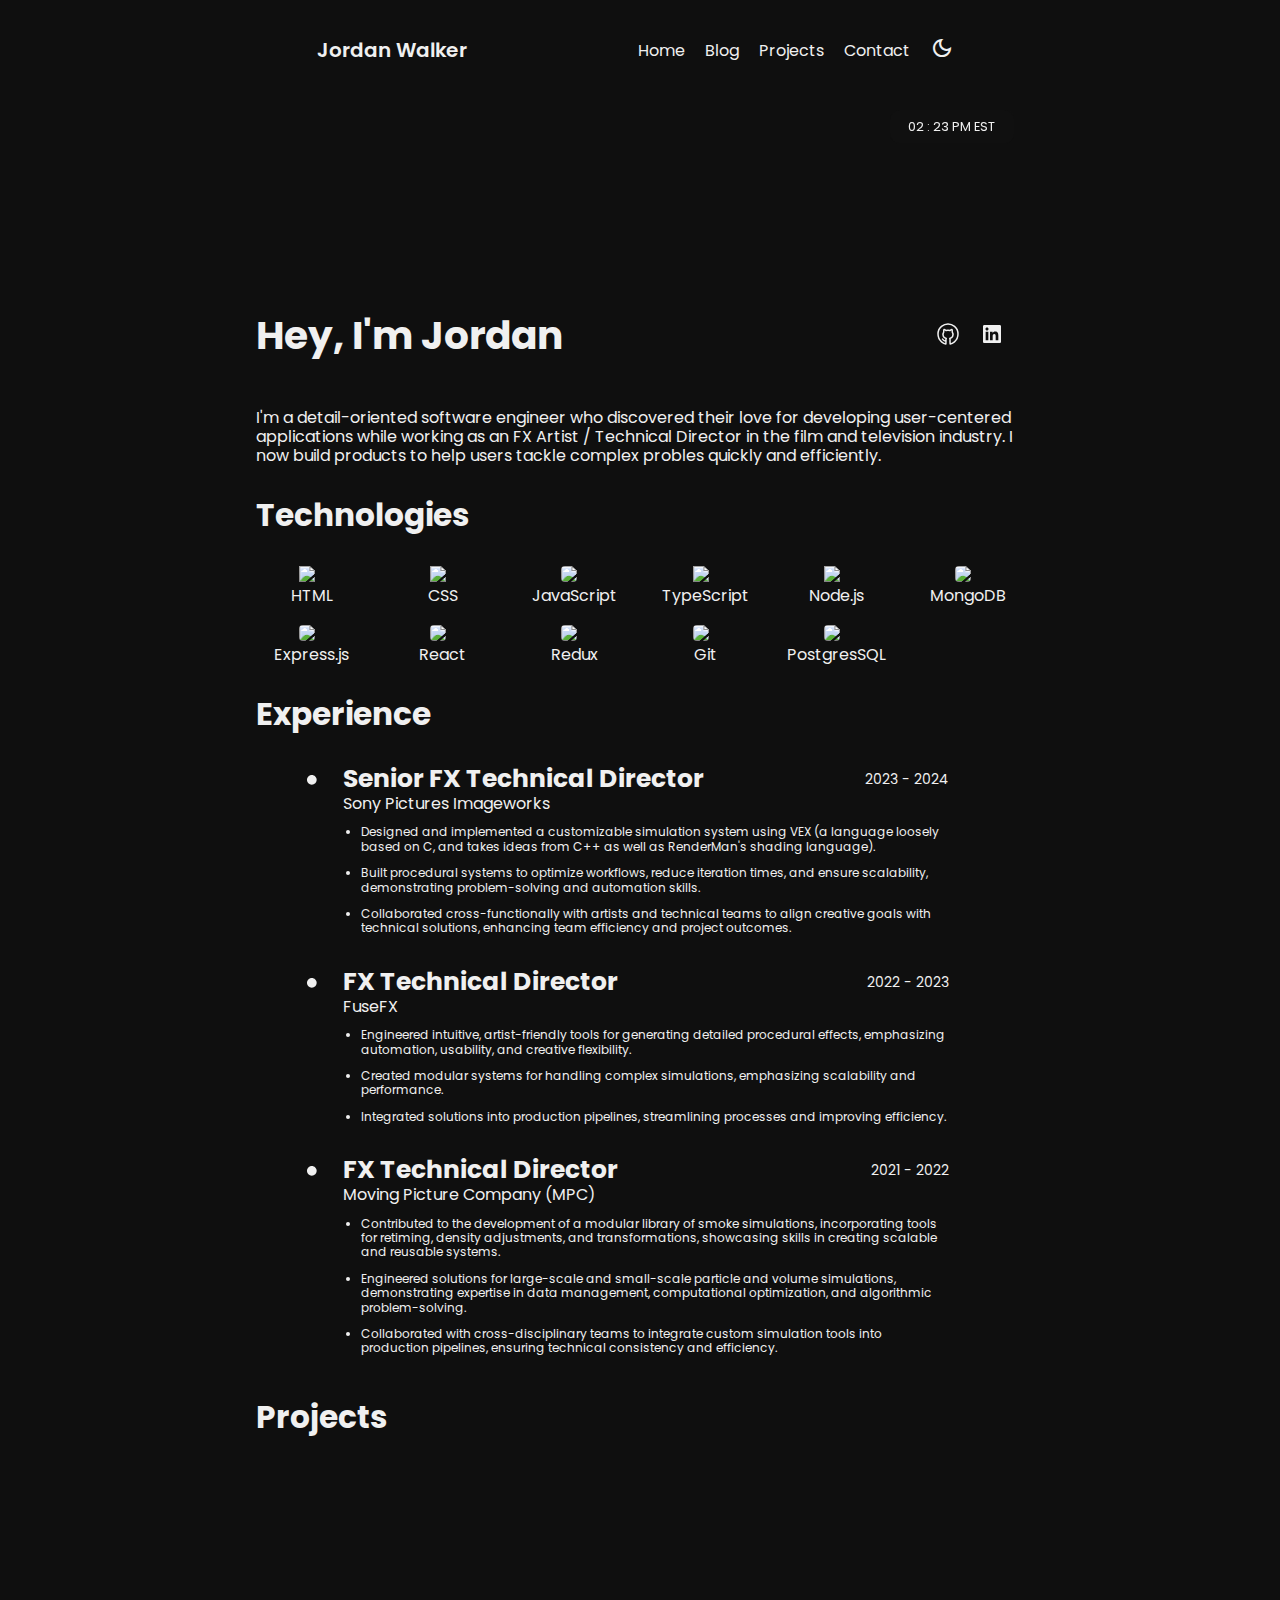
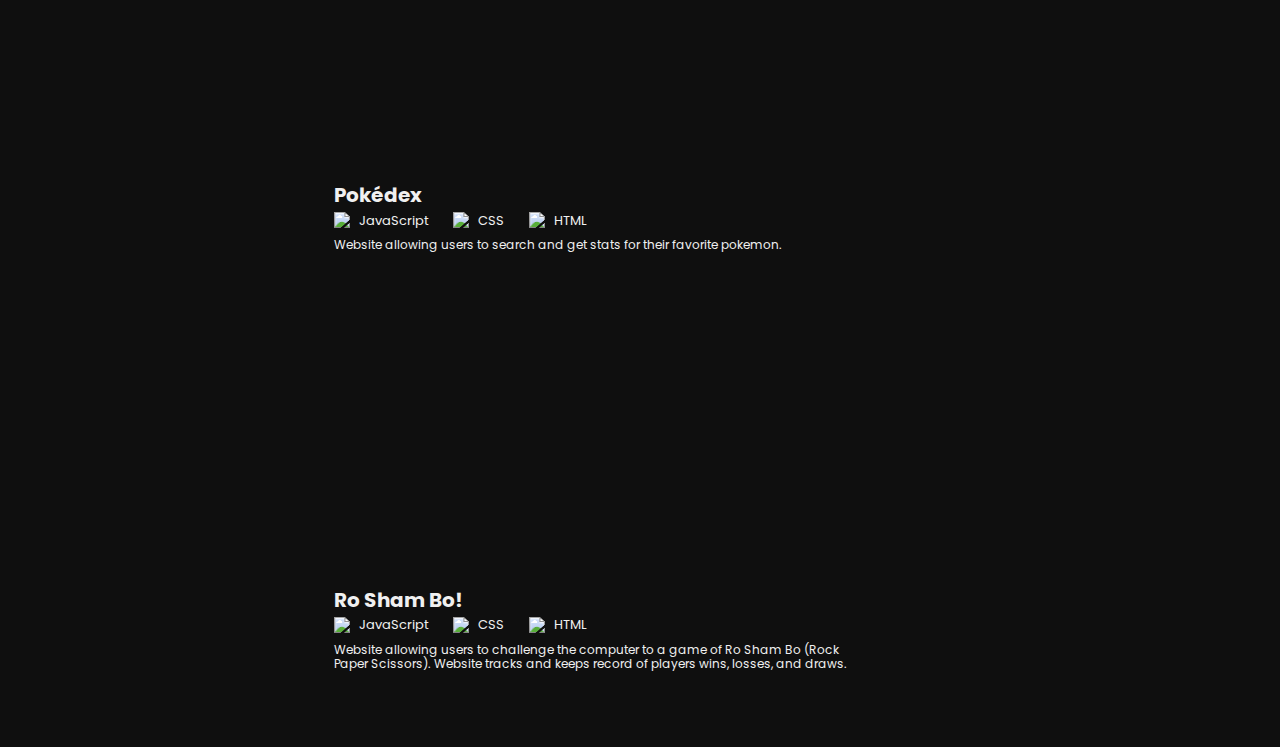
==== index.html @ 7096f91a "corrected typos in technologies" ====
<!DOCTYPE html>
<html lang="en">
<head>
    <meta charset="UTF-8">
    <meta name="viewport" content="width=device-width, initial-scale=1.0">
    
    <!--Import fonts-->
    <link rel="preconnect" href="https://fonts.googleapis.com">
    <link rel="preconnect" href="https://fonts.gstatic.com" crossorigin>
    <link href="https://fonts.googleapis.com/css2?family=Poppins:ital,wght@0,100;0,200;0,300;0,400;0,500;0,600;0,700;0,800;0,900;1,100;1,200;1,300;1,400;1,500;1,600;1,700;1,800;1,900&family=Roboto:ital,wght@0,100..900;1,100..900&display=swap" rel="stylesheet">

    <!--Import stylesheets-->
    <link rel="stylesheet" href="./src/css/home-page/home-page.css">
    <link rel="stylesheet" href="https://fonts.googleapis.com/css2?family=Material+Symbols+Outlined:opsz,wght,FILL,GRAD@20..48,100..700,0..1,-50..200&icon_names=dark_mode" />
    
    <title>Jordan Walker - Software Engineer</title>
</head>
<body>
    <header>
        <nav class="nav-container">
            <div class="logo-container">
                <span class="logo-text">Jordan Walker</span>
            </div>
            <ul class="nav-list">
                <a href="./index.html">
                    <li class="nav-list-item">Home</li>
                </a>
                <a href="#">
                    <li class="nav-list-item">Blog</li>
                </a>
                <a href="#">
                    <li class="nav-list-item">Projects</li>
                </a>
                <a href="#">
                    <li class="nav-list-item">Contact</li>
                </a>
                <div class="button">
                    <div class="img-container nav-list-item">
                        <span class="material-symbols-outlined">
                            dark_mode
                        </span>
                    </div>
                </div>
            </ul>
        </nav>
    </header>
    <main>
        <div class="banner-container">
           <div class="clock-container">
                <div class="time">
                    <span class="hrs">02</span>
                    <span class="divider">:</span>
                    <span class="minutes">23</span>
                    <span class="meridiem">PM</span>
                    <span class="time-zone">EST</span>
                </div>
           </div>
        </div>
        <section class="introduction">
            <div class="name-container">
                <h2 class="greeting">Hey, I'm Jordan</h2>
                <div class="intro-icons">
                    <a href="">
                        <div class="icon-container" id="github-icon-container">
                            <svg xmlns="http://www.w3.org/2000/svg" viewBox="0 0 24 24" width="24" height="24" color="#f0f0f0" fill="none">
                                <path d="M6.51734 17.1132C6.91177 17.6905 8.10883 18.9228 9.74168 19.2333M9.86428 22C8.83582 21.8306 2 19.6057 2 12.0926C2 5.06329 8.0019 2 12.0008 2C15.9996 2 22 5.06329 22 12.0926C22 19.6057 15.1642 21.8306 14.1357 22C14.1357 22 13.9267 18.5826 14.0487 17.9969C14.1706 17.4113 13.7552 16.4688 13.7552 16.4688C14.7262 16.1055 16.2043 15.5847 16.7001 14.1874C17.0848 13.1032 17.3268 11.5288 16.2508 10.0489C16.2508 10.0489 16.5318 7.65809 15.9996 7.56548C15.4675 7.47287 13.8998 8.51192 13.8998 8.51192C13.4432 8.38248 12.4243 8.13476 12.0018 8.17939C11.5792 8.13476 10.5568 8.38248 10.1002 8.51192C10.1002 8.51192 8.53249 7.47287 8.00036 7.56548C7.46823 7.65809 7.74917 10.0489 7.74917 10.0489C6.67316 11.5288 6.91516 13.1032 7.2999 14.1874C7.79575 15.5847 9.27384 16.1055 10.2448 16.4688C10.2448 16.4688 9.82944 17.4113 9.95135 17.9969C10.0733 18.5826 9.86428 22 9.86428 22Z" stroke="currentColor" stroke-width="1.5" stroke-linecap="round" stroke-linejoin="round" />
                            </svg>
                        </div>
                    </a>
                    <a href="">
                        <div class="icon-container" id="linkedin-icon-container">
                            <svg xmlns="http://www.w3.org/2000/svg" viewBox="0 0 24 24" fill="rgba(240,240,240,1)"><path d="M18.3362 18.339H15.6707V14.1622C15.6707 13.1662 15.6505 11.8845 14.2817 11.8845C12.892 11.8845 12.6797 12.9683 12.6797 14.0887V18.339H10.0142V9.75H12.5747V10.9207H12.6092C12.967 10.2457 13.837 9.53325 15.1367 9.53325C17.8375 9.53325 18.337 11.3108 18.337 13.6245V18.339H18.3362ZM7.00373 8.57475C6.14573 8.57475 5.45648 7.88025 5.45648 7.026C5.45648 6.1725 6.14648 5.47875 7.00373 5.47875C7.85873 5.47875 8.55173 6.1725 8.55173 7.026C8.55173 7.88025 7.85798 8.57475 7.00373 8.57475ZM8.34023 18.339H5.66723V9.75H8.34023V18.339ZM19.6697 3H4.32923C3.59498 3 3.00098 3.5805 3.00098 4.29675V19.7033C3.00098 20.4202 3.59498 21 4.32923 21H19.6675C20.401 21 21.001 20.4202 21.001 19.7033V4.29675C21.001 3.5805 20.401 3 19.6675 3H19.6697Z"></path></svg>
                        </div>
                    </a>
                </div>
            </div>
            <p class="summary">I'm a detail-oriented software engineer who discovered their love for developing user-centered applications while working as an FX Artist / Technical Director in the film and television industry. I now build products to help users tackle complex probles quickly and efficiently.</p>
        </section>
        <section class="technologies">
            <h3>Technologies</h3>
            <div class="technology-gallery">
                <div class="technology-container" id="html-container">
                    <div class="technology-icon">
                        <img id="html-icon" src="./src/assets/imgs/home-page/icons/html5-icon.svg">
                    </div>
                    <span class="technology-name">HTML</span>
                </div>
                <div class="technology-container" id="css-container">
                    <div class="technology-icon">
                        <img id="css-icon" src="./src/assets/imgs/home-page/icons/css-icon.svg">
                    </div>
                    <span class="technology-name">CSS</span>
                </div>
                <div class="technology-container" id="javascript-container">
                    <div class="technology-icon">
                        <img id="javascript-icon" src="./src/assets/imgs/home-page/icons/javascript-icon.svg">
                    </div>
                    <span class="technology-name">JavaScript</span>
                </div>
                <div class="technology-container" id="typescript-container">
                    <div class="technology-icon">
                       <img id="typescript-icon" src="./src/assets/imgs/home-page/icons/typescriptlang-icon.svg">
                    </div>
                    <span class="technology-name">TypeScript</span>
                </div>
                <div class="technology-container" id="node-container">
                    <div class="technology-icon">
                        <img id="node-icon" src="./src/assets/imgs/home-page/icons/nodejs-icon.svg">
                    </div>
                    <span class="technology-name">Node.js</span>
                </div>
                <div class="technology-container" id="mongo-container">
                    <div class="technology-icon">
                        <img id="mongo-icon" src="./src/assets/imgs/home-page/icons/mongodb-icon.svg">
                    </div>
                    <span class="technology-name">MongoDB</span>
                </div>
                <div class="technology-container" id="mongo-container">
                    <div class="technology-icon">
                        <img id="mongo-icon" src="./src/assets/imgs/home-page/icons/expressjs-icon-002.svg">
                    </div>
                    <span class="technology-name">Express.js</span>
                </div>
                <div class="technology-container" id="mongo-container">
                    <div class="technology-icon">
                        <img id="mongo-icon" src="./src/assets/imgs/home-page/icons/reactjs-icon.svg">
                    </div>
                    <span class="technology-name">React</span>
                </div>
                <div class="technology-container" id="mongo-container">
                    <div class="technology-icon">
                        <img id="mongo-icon" src="./src/assets/imgs/home-page/icons/js_redux-icon.svg">
                    </div>
                    <span class="technology-name">Redux</span>
                </div>
                <div class="technology-container" id="mongo-container">
                    <div class="technology-icon">
                        <img id="mongo-icon" src="./src/assets/imgs/home-page/icons/git-scm-icon.svg">
                    </div>
                    <span class="technology-name">Git</span>
                </div>
                <div class="technology-container" id="mongo-container">
                    <div class="technology-icon">
                        <img id="mongo-icon" src="./src/assets/imgs/home-page/icons/postgresql-icon.svg">
                    </div>
                    <span class="technology-name">PostgresSQL</span>
                </div>
            </div>  
        </section>
        <section class="experience">
            <h3>Experience</h3>
            <div class="experience-container">
                <div class="position">
                    <div class="bullet-point">
                        <svg xmlns="http://www.w3.org/2000/svg" viewBox="0 0 24 24" fill="rgba(240,240,240,1)"><path d="M12 22C17.5228 22 22 17.5228 22 12C22 6.47715 17.5228 2 12 2C6.47715 2 2 6.47715 2 12C2 17.5228 6.47715 22 12 22Z"></path></svg>
                    </div>
                    <div class="position-info">
                        <div class="title-container">
                            <h4 class="job-title">Senior FX Technical Director</h4>
                            <span class="date">2023 - 2024</span>
                        </div>
                        <span class="company">Sony Pictures Imageworks</span>
                        <br>
                        <ul class="description-list">
                            <li><p>Designed and implemented a customizable simulation system using VEX (a language loosely based on C, and takes ideas from C++ as well as RenderMan's shading language).</p></li>
                            <li><p>Built procedural systems to optimize workflows, reduce iteration times, and ensure scalability, demonstrating problem-solving and automation skills.</p></li>
                            <li><p>Collaborated cross-functionally with artists and technical teams to align creative goals with technical solutions, enhancing team efficiency and project outcomes.</p></li>
                        </ul>
                    </div>
                </div>
                <br>
                <div class="position">
                    <div class="bullet-point">
                        <svg xmlns="http://www.w3.org/2000/svg" viewBox="0 0 24 24" fill="rgba(240,240,240,1)"><path d="M12 22C17.5228 22 22 17.5228 22 12C22 6.47715 17.5228 2 12 2C6.47715 2 2 6.47715 2 12C2 17.5228 6.47715 22 12 22Z"></path></svg>
                    </div>
                    <div class="position-info">
                        <div class="title-container">
                            <h4 class="job-title">FX Technical Director</h4>
                            <span class="date">2022 - 2023</span>
                        </div>
                        <span class="company">FuseFX</span>
                        <br>
                        <ul class="description-list">
                            <li><p>Engineered intuitive, artist-friendly tools for generating detailed procedural effects, emphasizing automation, usability, and creative flexibility.</p></li>
                            <li><p>Created modular systems for handling complex simulations, emphasizing scalability and performance.</p></li>
                            <li><p>Integrated solutions into production pipelines, streamlining processes and improving efficiency.</p></li>
                        </ul>
                    </div>
                </div>
                <br>
                <div class="position">
                    <div class="bullet-point">
                        <svg xmlns="http://www.w3.org/2000/svg" viewBox="0 0 24 24" fill="rgba(240,240,240,1)"><path d="M12 22C17.5228 22 22 17.5228 22 12C22 6.47715 17.5228 2 12 2C6.47715 2 2 6.47715 2 12C2 17.5228 6.47715 22 12 22Z"></path></svg>
                    </div>
                    <div class="position-info">
                        <div class="title-container">
                            <h4 class="job-title">FX Technical Director</h4>
                            <span class="date">2021 - 2022</span>
                        </div>
                        <span class="company">Moving Picture Company (MPC)</span>
                        <br>
                        <ul class="description-list">
                            <li><p>Contributed to the development of a modular library of smoke simulations, incorporating tools for retiming, density adjustments, and transformations, showcasing skills in creating scalable and reusable systems.</p></li>
                            <li><p>Engineered solutions for large-scale and small-scale particle and volume simulations, demonstrating expertise in data management, computational optimization, and algorithmic problem-solving.</p></li>
                            <li><p>Collaborated with cross-disciplinary teams to integrate custom simulation tools into production pipelines, ensuring technical consistency and efficiency.</p></li>
                        </ul>
                    </div>
                </div>
            </div>
        </section>
        <section class="projects">
            <h3>Projects</h3>
            <div class="project-gallery">
                <section class="project" id="project-001">
                    <div class="project-filter">
                        <div class="project-info">
                            <h5 class="project-title">Pokédex</h5>
                            <div class="project-technologies">
                                <div class="tech-info">
                                    <img class="project-icon" src="./src/assets/imgs/home-page/icons/javascript-icon-002.svg">
                                    <h6>JavaScript</h6>
                                </div>
                                <div class="tech-info">
                                    <img class="project-icon" src="./src/assets/imgs/home-page/icons/css-icon-002.svg">
                                    <h6>CSS</h6>
                                </div>
                                <div class="tech-info">
                                    <img class="project-icon" src="./src/assets/imgs/home-page/icons/html5-icon-002.svg">
                                    <h6>HTML</h6>
                                </div>
                            </div>
                            <p class="project-description">
                                Website allowing users to search and get stats for their favorite pokemon.
                            </p>
                        </div>
                    </div>
                </section>
                <br>
                <section class="project" id="project-002">
                    <div class="project-filter">
                        <div class="project-info">
                            <h5 class="project-title">Ro Sham Bo!</h5>
                            <div class="project-technologies">
                                <div class="tech-info">
                                    <img class="project-icon" src="./src/assets/imgs/home-page/icons/javascript-icon-002.svg">
                                    <h6>JavaScript</h6>
                                </div>
                                <div class="tech-info">
                                    <img class="project-icon" src="./src/assets/imgs/home-page/icons/css-icon-002.svg">
                                    <h6>CSS</h6>
                                </div>
                                <div class="tech-info">
                                    <img class="project-icon" src="./src/assets/imgs/home-page/icons/html5-icon-002.svg">
                                    <h6>HTML</h6>
                                </div>
                            </div>
                            <p class="project-description">
                                Website allowing users to challenge the computer to a game of Ro Sham Bo (Rock Paper Scissors). Website tracks and keeps record of players wins, losses, and draws.
                            </p>
                        </div>
                    </div>
                </section>
            </div>
        </section>
    </main>
</body>
</html>
---- src/css/home-page/home-page.css ----
/* Set initial variables and values */
html {
    --text: #f0f0f0;
    --background: #0f0f0f;
    --primary: #f0f0f0;
    --secondary: #f0f0f0;
    --accent: #eb8443;
    background-color: var(--background);
    color: var(--text);
}

body {
  font-family: 'Poppins';
  font-weight: 400;
}

h1, h2, h3, h4, h5 {
  font-family: 'Poppins';
  font-weight: 700;
}

html {font-size: 100%;} /* 16px */

h1 {font-size: 3.053rem; /* 48.8px */}

h2 {font-size: 2.442rem; /* 39.04px */}

h3 {font-size: 1.954rem; /* 31.2px */}

h4 {font-size: 1.563rem; /* 24.96px */}

h5 {font-size: 1.250rem; /* 20px */}

small {font-size: 0.800rem; /* 12.8px */}


body {
    width: 768px;
    margin: 0 auto;
    line-height: 1.2;
    margin-bottom: 60px;
}

.nav-container {
    display: flex;
    justify-content: space-around;
    align-items: center;
    margin: 20px auto;
}

.logo-text {
    font-size: 1.250rem;
    font-weight: 600;
}

.logo-text:hover {
    cursor: pointer;
}

.nav-list {
    display: flex;
    justify-content: center;
    align-items: center;
}

a {
    text-decoration: none;
    color: var(--text);
}

.nav-list-item {
    list-style: none;
    margin: 0 10px;
}

.nav-list-item:hover {
    opacity: 0.5;
    cursor: pointer;
}

.banner-container {
    width: 100%;
    height: 180px;
    box-sizing: content-box;
    display: grid;
    grid-template-columns: repeat(4, 1fr);
    grid-template-rows: repeat(3, 1fr);
    gap: 10px;
    background-image: linear-gradient(to bottom, rgba(15, 15, 15, 0.2), rgba(15, 15, 15, 1)), url("/src/assets/imgs/home-page/banners/location-banner-002.png");
    border-radius: 10px 10px 0px 0px;
}

.clock-container {
    background: rgba(15, 15, 15, 0.5);
    backdrop-filter: blur(40px);
    border-radius: 10px;

    grid-row-start: 1;
    grid-row-end: span 1;
    grid-column-start: 4;
    grid-column-end: span 1;

   margin: 10px;
   margin-left: 50px;

   display: flex;
   justify-content: space-around;
   align-items: center;

   font-size: 12.8px
}

.name-container {
    display: flex;
    justify-content: space-between;
    align-items: center;
}

.intro-icons {
    display: flex;
    justify-content: space-between;
    align-items: center;
    margin: 0 10px;
}

.icon-container {
    width: 24px;
    margin: 10px;
}

.icon-container:hover {
    opacity: 0.5;
    cursor: pointer;
}

.technology-gallery {
    display: grid;
    grid-template-columns: repeat(6, 1fr);
    grid-template-rows: repeat(2, 1fr);
    gap: 20px;
}

.technology-container {
    display: flex;
    flex-direction: column;
    justify-content: center;
    align-items: center;
}

.technology-container:hover {
    opacity: 0.5;
}

.technology-icon {
    width: 26px;
    margin: 0 5px;
}

.technology-icon img {
    width: 100%;
    height: auto;
}

#javascript-icon {
    border-radius: 4px;
}

#mongo-icon {
    border-radius: 4px;
}

.experience-container {
    width: 87%;
    margin: 0 auto;
}

.position {
    width: 100%;
    
    display: flex;
    justify-content: flex-start;
    align-items: flex-start;
}

.bullet-point {
    width: 0.800rem;
    height: auto;

    display: flex;
    justify-content: center;
    align-items: center;

    margin: 10px 0px;
}

.position-info {
    margin: 0 25px;
    width: 100%;
}

.title-container {
    display: flex;
    justify-content: space-between;
    align-items: center;
}

.job-title {
    margin: 0px;
}

.date {
    font-size: 14px;
}

.description-list {
    padding-left: 18px;
    font-size: 12px;
}

.project-gallery {
    width: 85%;
    margin: 0 auto;

    display: flex;
    flex-direction: column;
    justify-content: center;
    align-items: center;
}

.project {
    width: 100%;
    height: 400px;

    background-image: url("/src/assets/imgs/home-page/projects/pokedex-001.jpg");
    background-size: cover;
    background-position: center;
    border-radius: 10px;

    transition: ease-in-out 0.2s;
}

.project:hover {
    transform: scale(1.05);
    transition: ease-in-out 0.2s;
    cursor: pointer;
}

.project-filter {
    width: 100%;
    height: 100%;

    background-color: rgba(15, 15, 15, 0.2);

    transition: ease-in-out 0.2s;
}

.project-filter:hover {
    background-color: rgba(15, 15, 15, 0.0);
    transition: ease-in-out 0.2s;
}

.project-info {
    width: 100%;
    height: 100%;

    margin: 0 20px;

    display: flex;
    flex-direction: column;
    justify-content: flex-end;
    align-items: flex-start;
}

.project-title {
    margin: 5px 0px;
}

.project-technologies {
    display: flex;
    justify-content: flex-start;
    align-items: center;
}

.tech-info {
    margin: 0px 10px 5px 0px;

    display: flex;
    justify-content: flex-start;
    align-items: center;
}

.project-technologies img {
    width: 20px;
    height: auto;
    margin: 0px 5px 0px 0px;
}

.tech-info h6 {
    margin: 0px 15px 0px 0px;
    font-weight: 400;
    font-size: small;
}

.project-description {
    width: 80%;

    font-size: 12px;
    margin: 5px 0px 15px 0px;
}

#project-002 {
    background-image: url("/src/assets/imgs/home-page/projects/ro-sham-bo-001.jpg");
}
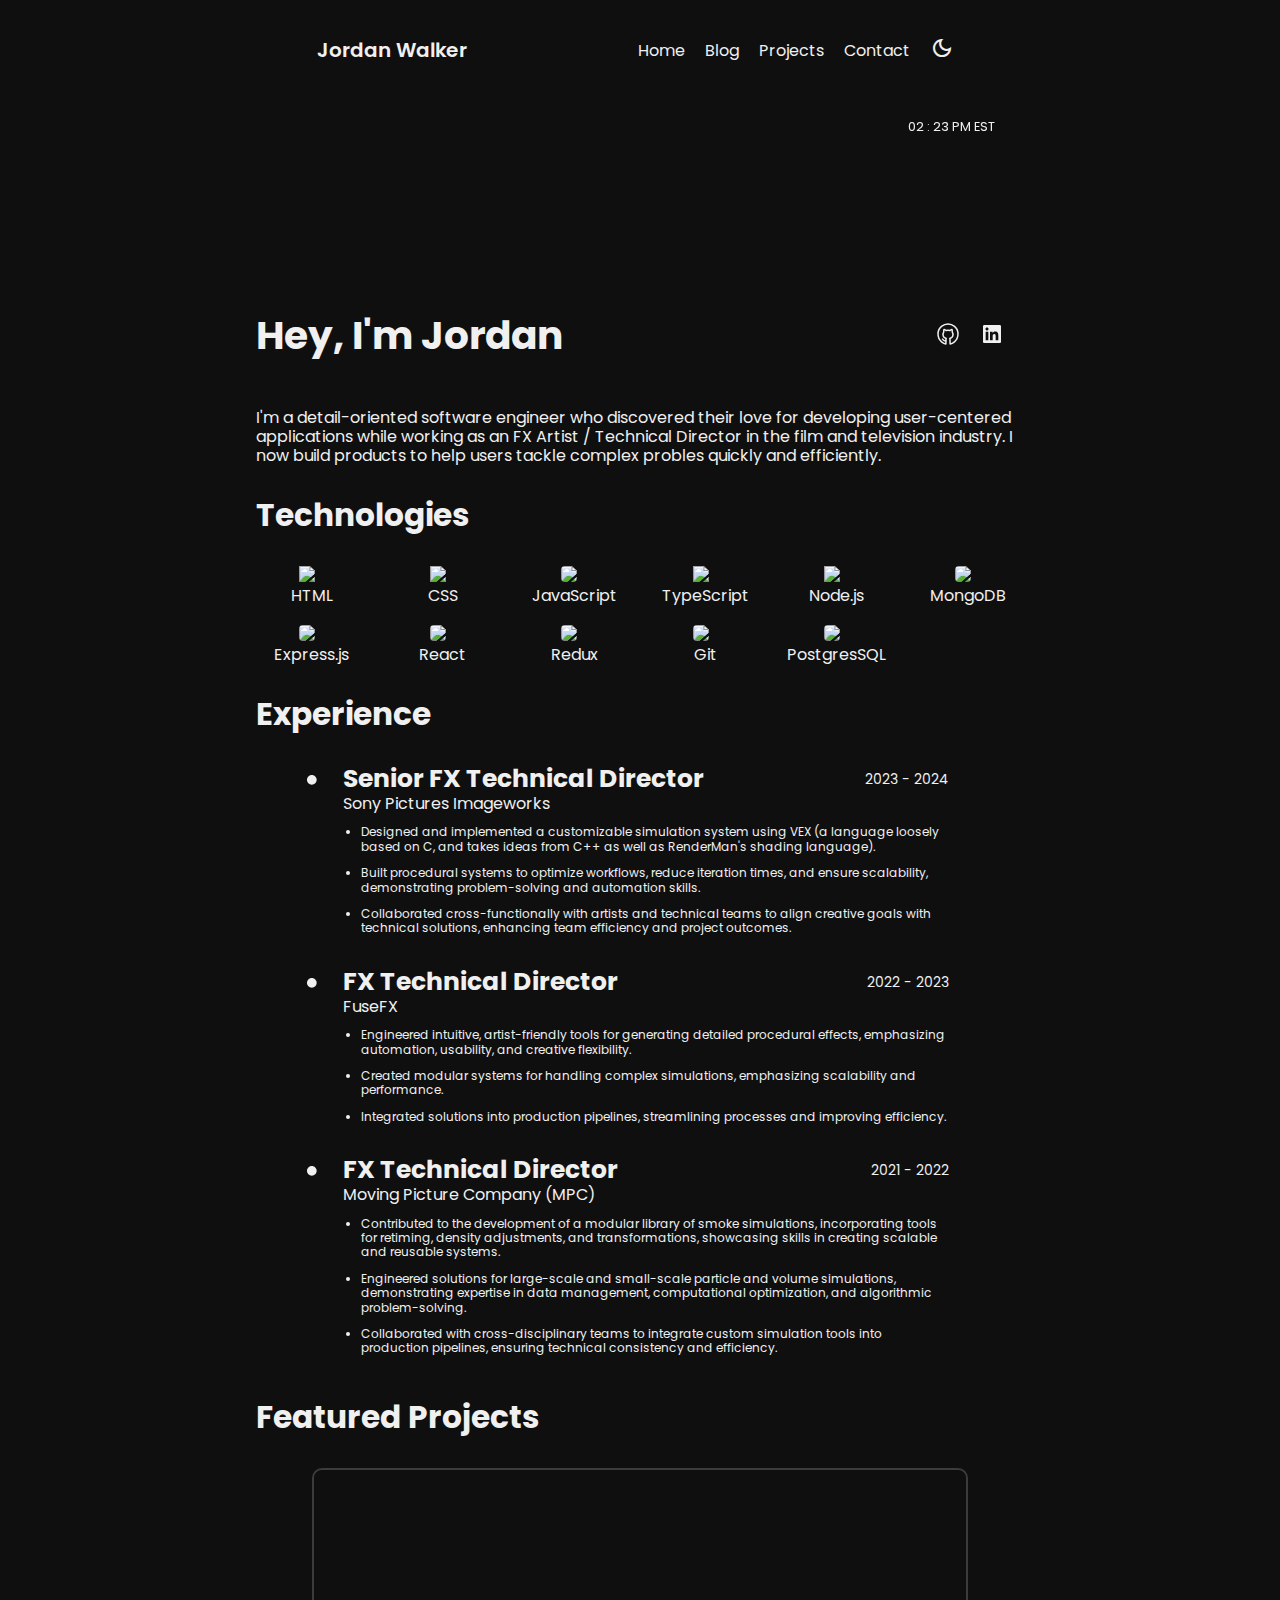
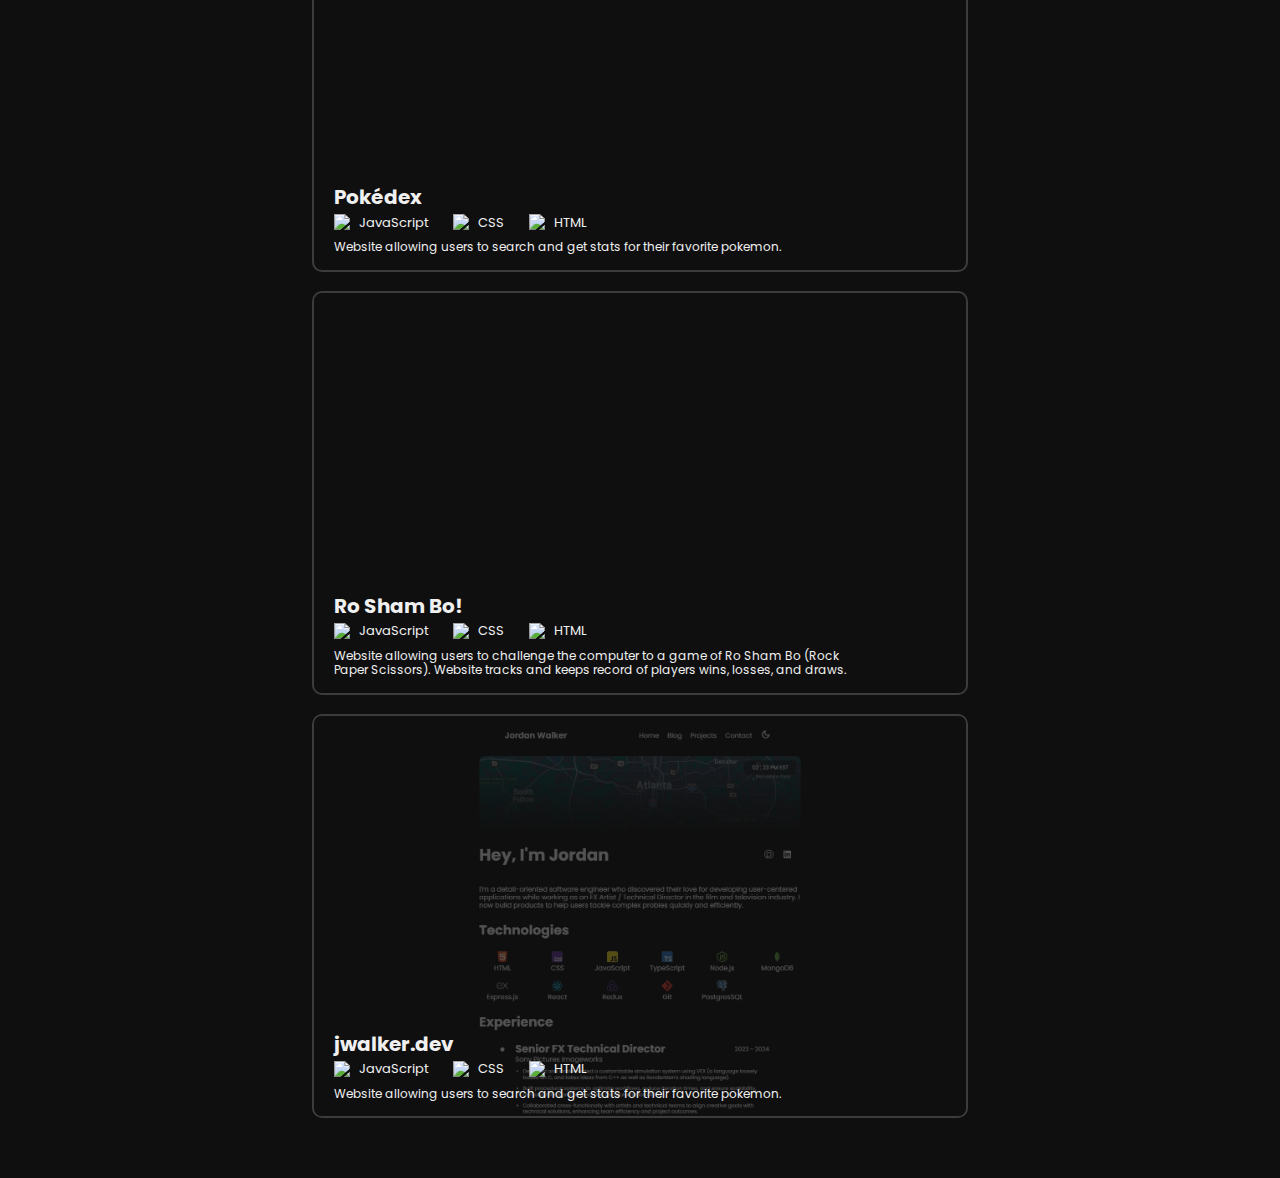
==== commit 344dd741: "addition of projects page, as well as some project thumbnail changes" ====
--- a/index.html
+++ b/index.html
@@ -28,7 +28,7 @@
                 <a href="#">
                     <li class="nav-list-item">Blog</li>
                 </a>
-                <a href="#">
+                <a href="./src/pages/projects/projects.html">
                     <li class="nav-list-item">Projects</li>
                 </a>
                 <a href="#">
@@ -60,14 +60,14 @@
             <div class="name-container">
                 <h2 class="greeting">Hey, I'm Jordan</h2>
                 <div class="intro-icons">
-                    <a href="">
+                    <a href="https://github.com/PRISM-EXE">
                         <div class="icon-container" id="github-icon-container">
                             <svg xmlns="http://www.w3.org/2000/svg" viewBox="0 0 24 24" width="24" height="24" color="#f0f0f0" fill="none">
                                 <path d="M6.51734 17.1132C6.91177 17.6905 8.10883 18.9228 9.74168 19.2333M9.86428 22C8.83582 21.8306 2 19.6057 2 12.0926C2 5.06329 8.0019 2 12.0008 2C15.9996 2 22 5.06329 22 12.0926C22 19.6057 15.1642 21.8306 14.1357 22C14.1357 22 13.9267 18.5826 14.0487 17.9969C14.1706 17.4113 13.7552 16.4688 13.7552 16.4688C14.7262 16.1055 16.2043 15.5847 16.7001 14.1874C17.0848 13.1032 17.3268 11.5288 16.2508 10.0489C16.2508 10.0489 16.5318 7.65809 15.9996 7.56548C15.4675 7.47287 13.8998 8.51192 13.8998 8.51192C13.4432 8.38248 12.4243 8.13476 12.0018 8.17939C11.5792 8.13476 10.5568 8.38248 10.1002 8.51192C10.1002 8.51192 8.53249 7.47287 8.00036 7.56548C7.46823 7.65809 7.74917 10.0489 7.74917 10.0489C6.67316 11.5288 6.91516 13.1032 7.2999 14.1874C7.79575 15.5847 9.27384 16.1055 10.2448 16.4688C10.2448 16.4688 9.82944 17.4113 9.95135 17.9969C10.0733 18.5826 9.86428 22 9.86428 22Z" stroke="currentColor" stroke-width="1.5" stroke-linecap="round" stroke-linejoin="round" />
                             </svg>
                         </div>
                     </a>
-                    <a href="">
+                    <a href="https://www.linkedin.com/in/jwalkerfx/">
                         <div class="icon-container" id="linkedin-icon-container">
                             <svg xmlns="http://www.w3.org/2000/svg" viewBox="0 0 24 24" fill="rgba(240,240,240,1)"><path d="M18.3362 18.339H15.6707V14.1622C15.6707 13.1662 15.6505 11.8845 14.2817 11.8845C12.892 11.8845 12.6797 12.9683 12.6797 14.0887V18.339H10.0142V9.75H12.5747V10.9207H12.6092C12.967 10.2457 13.837 9.53325 15.1367 9.53325C17.8375 9.53325 18.337 11.3108 18.337 13.6245V18.339H18.3362ZM7.00373 8.57475C6.14573 8.57475 5.45648 7.88025 5.45648 7.026C5.45648 6.1725 6.14648 5.47875 7.00373 5.47875C7.85873 5.47875 8.55173 6.1725 8.55173 7.026C8.55173 7.88025 7.85798 8.57475 7.00373 8.57475ZM8.34023 18.339H5.66723V9.75H8.34023V18.339ZM19.6697 3H4.32923C3.59498 3 3.00098 3.5805 3.00098 4.29675V19.7033C3.00098 20.4202 3.59498 21 4.32923 21H19.6675C20.401 21 21.001 20.4202 21.001 19.7033V4.29675C21.001 3.5805 20.401 3 19.6675 3H19.6697Z"></path></svg>
                         </div>
@@ -209,10 +209,10 @@
             </div>
         </section>
         <section class="projects">
-            <h3>Projects</h3>
+            <h3>Featured Projects</h3>
             <div class="project-gallery">
                 <section class="project" id="project-001">
-                    <div class="project-filter">
+                    <div class="project-filter" id="filter-001">
                         <div class="project-info">
                             <h5 class="project-title">Pokédex</h5>
                             <div class="project-technologies">
@@ -237,7 +237,7 @@
                 </section>
                 <br>
                 <section class="project" id="project-002">
-                    <div class="project-filter">
+                    <div class="project-filter" id="filter-002">
                         <div class="project-info">
                             <h5 class="project-title">Ro Sham Bo!</h5>
                             <div class="project-technologies">
@@ -260,6 +260,31 @@
                         </div>
                     </div>
                 </section>
+                <br>
+                <section class="project" id="project-003">
+                    <div class="project-filter" id="filter-003">
+                        <div class="project-info">
+                            <h5 class="project-title">jwalker.dev</h5>
+                            <div class="project-technologies">
+                                <div class="tech-info">
+                                    <img class="project-icon" src="./src/assets/imgs/home-page/icons/javascript-icon-002.svg">
+                                    <h6>JavaScript</h6>
+                                </div>
+                                <div class="tech-info">
+                                    <img class="project-icon" src="./src/assets/imgs/home-page/icons/css-icon-002.svg">
+                                    <h6>CSS</h6>
+                                </div>
+                                <div class="tech-info">
+                                    <img class="project-icon" src="./src/assets/imgs/home-page/icons/html5-icon-002.svg">
+                                    <h6>HTML</h6>
+                                </div>
+                            </div>
+                            <p class="project-description">
+                                Website allowing users to search and get stats for their favorite pokemon.
+                            </p>
+                        </div>
+                    </div>
+                </section>
             </div>
         </section>
     </main>
--- a/src/css/home-page/home-page.css
+++ b/src/css/home-page/home-page.css
@@ -87,7 +87,8 @@
     grid-template-columns: repeat(4, 1fr);
     grid-template-rows: repeat(3, 1fr);
     gap: 10px;
-    background-image: linear-gradient(to bottom, rgba(15, 15, 15, 0.2), rgba(15, 15, 15, 1)), url("/src/assets/imgs/home-page/banners/location-banner-002.png");
+    background-image: linear-gradient(to bottom, rgba(15, 15, 15, 0.2), rgba(15, 15, 15, 1)), url("./../../assets/imgs/home-page/banners/location-banner-002.png");
+    background-position: center;
     border-radius: 10px 10px 0px 0px;
 }
 
@@ -232,10 +233,16 @@
     width: 100%;
     height: 400px;
 
-    background-image: url("/src/assets/imgs/home-page/projects/pokedex-001.jpg");
+    background-image: url("./../../assets/imgs/home-page/projects/pokedex-001.jpg");
     background-size: cover;
     background-position: center;
     border-radius: 10px;
+    background-repeat: no-repeat;
+    overflow: hidden;
+
+    border-color:rgba(240, 240, 240, 0.2);
+    border-width: 2px;
+    border-style: solid;
 
     transition: ease-in-out 0.2s;
 }
@@ -244,6 +251,8 @@
     transform: scale(1.05);
     transition: ease-in-out 0.2s;
     cursor: pointer;
+
+    border-color:rgba(240, 240, 240, 0.8);
 }
 
 .project-filter {
@@ -258,6 +267,14 @@
 .project-filter:hover {
     background-color: rgba(15, 15, 15, 0.0);
     transition: ease-in-out 0.2s;
+}
+
+#filter-003 {
+    background-color: rgba(15, 15, 15, 0.7);
+}
+
+#filter-003:hover {
+    background-color: rgba(15, 15, 15, 0.5);
 }
 
 .project-info {
@@ -310,5 +327,49 @@
 }
 
 #project-002 {
-    background-image: url("/src/assets/imgs/home-page/projects/ro-sham-bo-001.jpg");
+    background-image: url("./../../assets/imgs/home-page/projects/ro-sham-bo-001.jpg");
+    background-repeat: no-repeat;
+    overflow: hidden;
+}
+
+#project-003 {
+    background-image: url("./../../assets/imgs/home-page/projects/jwalker-swe-portfolio-001.jpg");
+    background-repeat: no-repeat;
+    overflow: hidden;
+}
+
+@media only screen and (max-width: 768px) {
+    body {
+        width: 368px;
+    }
+
+    .logo-text {
+        display: none;
+    }
+
+    .technology-name {
+        display: none;
+    }
+
+    .project-filter {
+        background-color: rgba(15, 15, 15, 0.6);
+    }
+
+    .clock-container {
+        grid-row-start: 1;
+        grid-row-end: span 1;
+        grid-column-start: 3;
+        grid-column-end: span 2;
+    }
+
+    .banner-container {
+        background-position: center;
+    }
+
+    #project-003 {
+        background-size: 40rem;
+        background-position: top;
+        background-repeat: no-repeat;
+        overflow: hidden;
+    }
 }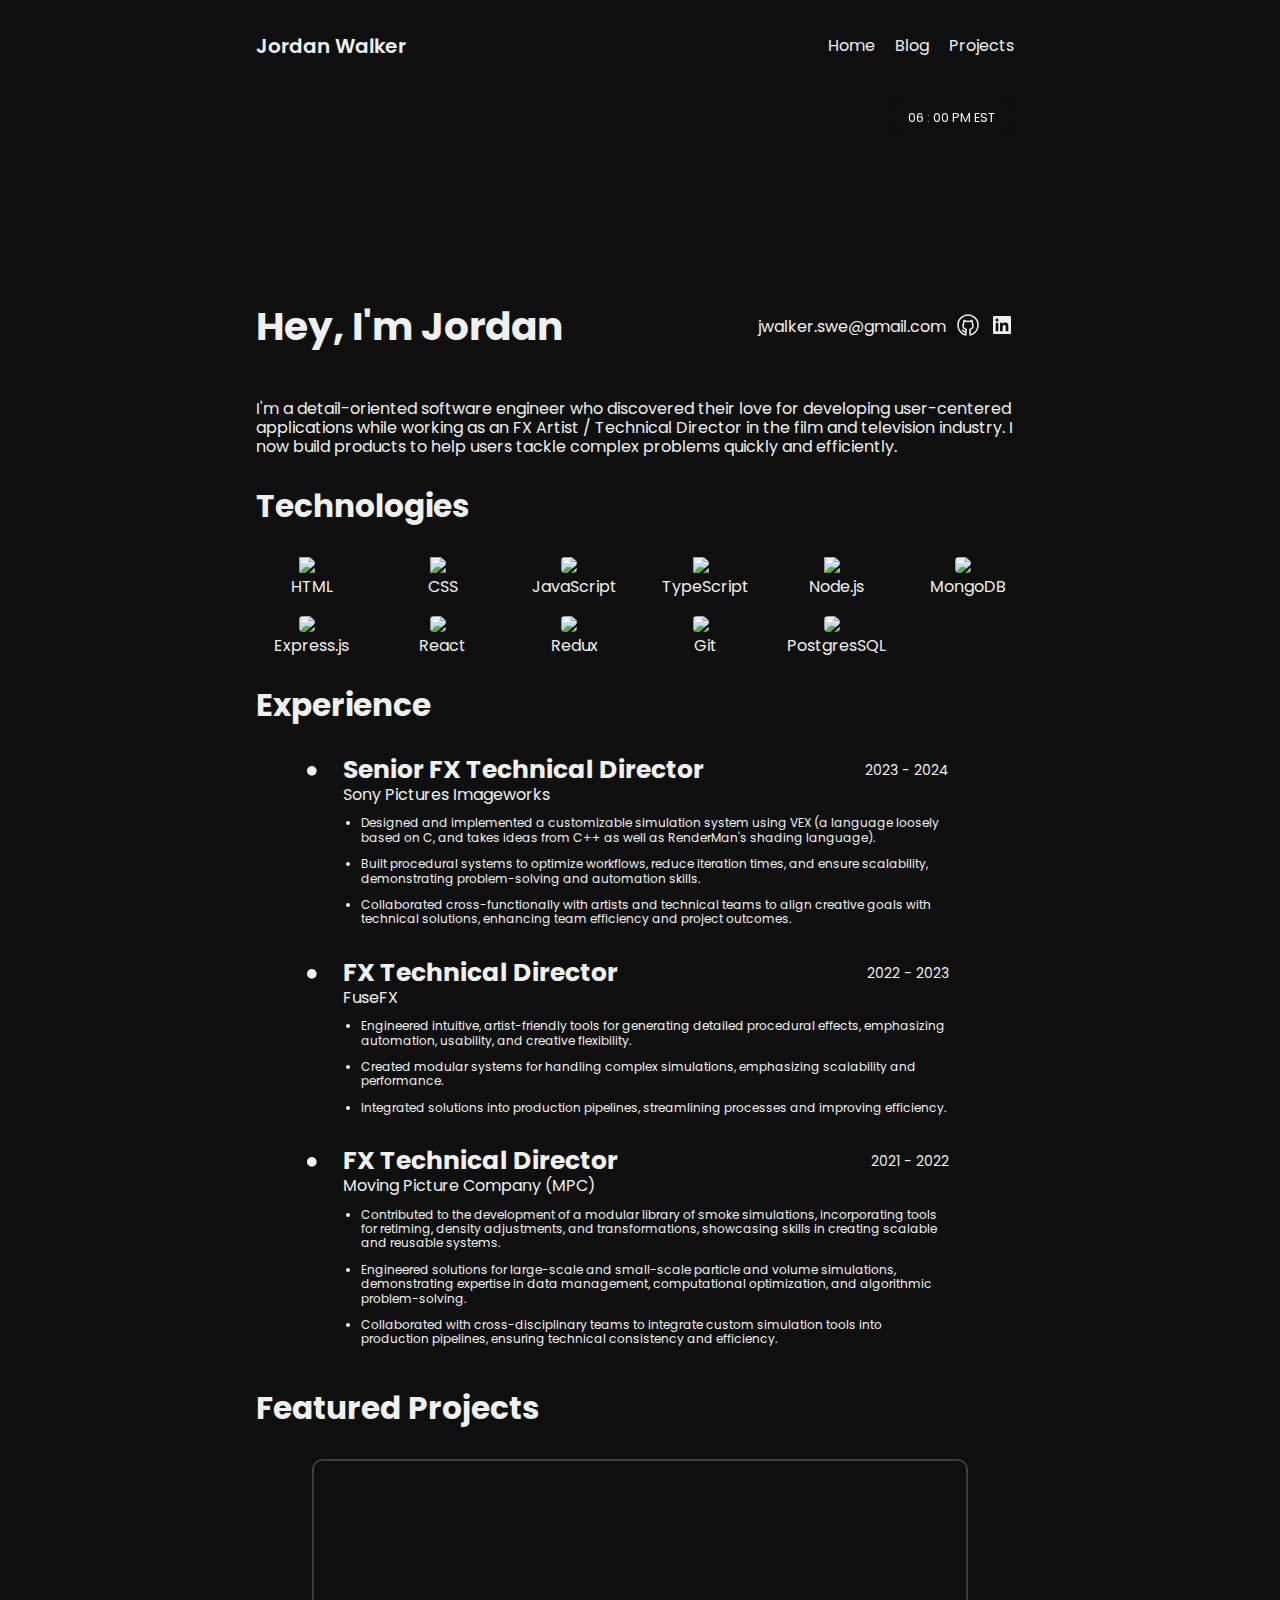
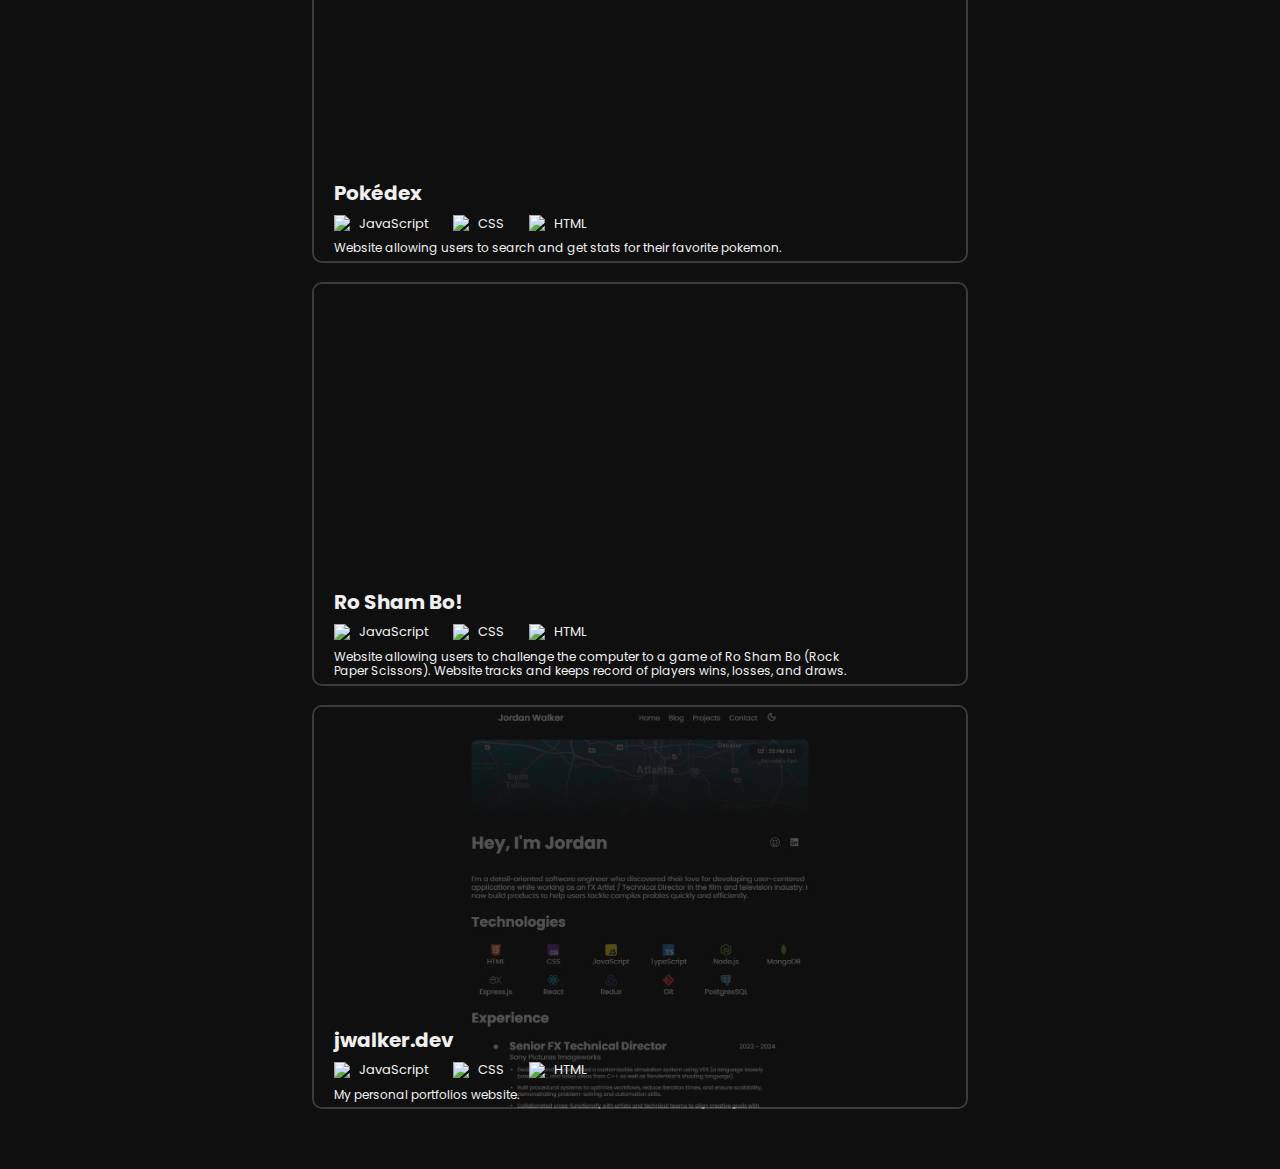
==== commit fe97afaa: "additional links onproject page that direct users to the actual site or github repo of each project" ====
--- a/index.html
+++ b/index.html
@@ -11,7 +11,7 @@
 
     <!--Import stylesheets-->
     <link rel="stylesheet" href="./src/css/home-page/home-page.css">
-    <link rel="stylesheet" href="https://fonts.googleapis.com/css2?family=Material+Symbols+Outlined:opsz,wght,FILL,GRAD@20..48,100..700,0..1,-50..200&icon_names=dark_mode" />
+    <link rel="stylesheet" href="https://fonts.googleapis.com/css2?family=Material+Symbols+Outlined:opsz,wght,FILL,GRAD@20..48,100..700,0..1,-50..200&icon_names=dark_mode,light_mode" />
     
     <title>Jordan Walker - Software Engineer</title>
 </head>
@@ -19,7 +19,9 @@
     <header>
         <nav class="nav-container">
             <div class="logo-container">
-                <span class="logo-text">Jordan Walker</span>
+                <a href="./index.html">
+                    <span class="logo-text">Jordan Walker</span>
+                </a>
             </div>
             <ul class="nav-list">
                 <a href="./index.html">
@@ -31,16 +33,6 @@
                 <a href="./src/pages/projects/projects.html">
                     <li class="nav-list-item">Projects</li>
                 </a>
-                <a href="#">
-                    <li class="nav-list-item">Contact</li>
-                </a>
-                <div class="button">
-                    <div class="img-container nav-list-item">
-                        <span class="material-symbols-outlined">
-                            dark_mode
-                        </span>
-                    </div>
-                </div>
             </ul>
         </nav>
     </header>
@@ -48,10 +40,10 @@
         <div class="banner-container">
            <div class="clock-container">
                 <div class="time">
-                    <span class="hrs">02</span>
-                    <span class="divider">:</span>
-                    <span class="minutes">23</span>
-                    <span class="meridiem">PM</span>
+                    <span class="hrs"></span>
+                    <span class="divider active">:</span>
+                    <span class="minutes"></span>
+                    <span class="meridiem"></span>
                     <span class="time-zone">EST</span>
                 </div>
            </div>
@@ -60,21 +52,22 @@
             <div class="name-container">
                 <h2 class="greeting">Hey, I'm Jordan</h2>
                 <div class="intro-icons">
+                    <span class="email">jwalker.swe@gmail.com</span>
                     <a href="https://github.com/PRISM-EXE">
                         <div class="icon-container" id="github-icon-container">
-                            <svg xmlns="http://www.w3.org/2000/svg" viewBox="0 0 24 24" width="24" height="24" color="#f0f0f0" fill="none">
+                            <svg id="github-icon" xmlns="http://www.w3.org/2000/svg" viewBox="0 0 24 24" width="24" height="24" color="#f0f0f0" fill="none">
                                 <path d="M6.51734 17.1132C6.91177 17.6905 8.10883 18.9228 9.74168 19.2333M9.86428 22C8.83582 21.8306 2 19.6057 2 12.0926C2 5.06329 8.0019 2 12.0008 2C15.9996 2 22 5.06329 22 12.0926C22 19.6057 15.1642 21.8306 14.1357 22C14.1357 22 13.9267 18.5826 14.0487 17.9969C14.1706 17.4113 13.7552 16.4688 13.7552 16.4688C14.7262 16.1055 16.2043 15.5847 16.7001 14.1874C17.0848 13.1032 17.3268 11.5288 16.2508 10.0489C16.2508 10.0489 16.5318 7.65809 15.9996 7.56548C15.4675 7.47287 13.8998 8.51192 13.8998 8.51192C13.4432 8.38248 12.4243 8.13476 12.0018 8.17939C11.5792 8.13476 10.5568 8.38248 10.1002 8.51192C10.1002 8.51192 8.53249 7.47287 8.00036 7.56548C7.46823 7.65809 7.74917 10.0489 7.74917 10.0489C6.67316 11.5288 6.91516 13.1032 7.2999 14.1874C7.79575 15.5847 9.27384 16.1055 10.2448 16.4688C10.2448 16.4688 9.82944 17.4113 9.95135 17.9969C10.0733 18.5826 9.86428 22 9.86428 22Z" stroke="currentColor" stroke-width="1.5" stroke-linecap="round" stroke-linejoin="round" />
                             </svg>
-                        </div>
+                        </div> 
                     </a>
                     <a href="https://www.linkedin.com/in/jwalkerfx/">
                         <div class="icon-container" id="linkedin-icon-container">
-                            <svg xmlns="http://www.w3.org/2000/svg" viewBox="0 0 24 24" fill="rgba(240,240,240,1)"><path d="M18.3362 18.339H15.6707V14.1622C15.6707 13.1662 15.6505 11.8845 14.2817 11.8845C12.892 11.8845 12.6797 12.9683 12.6797 14.0887V18.339H10.0142V9.75H12.5747V10.9207H12.6092C12.967 10.2457 13.837 9.53325 15.1367 9.53325C17.8375 9.53325 18.337 11.3108 18.337 13.6245V18.339H18.3362ZM7.00373 8.57475C6.14573 8.57475 5.45648 7.88025 5.45648 7.026C5.45648 6.1725 6.14648 5.47875 7.00373 5.47875C7.85873 5.47875 8.55173 6.1725 8.55173 7.026C8.55173 7.88025 7.85798 8.57475 7.00373 8.57475ZM8.34023 18.339H5.66723V9.75H8.34023V18.339ZM19.6697 3H4.32923C3.59498 3 3.00098 3.5805 3.00098 4.29675V19.7033C3.00098 20.4202 3.59498 21 4.32923 21H19.6675C20.401 21 21.001 20.4202 21.001 19.7033V4.29675C21.001 3.5805 20.401 3 19.6675 3H19.6697Z"></path></svg>
+                            <svg id="linkedin-icon" xmlns="http://www.w3.org/2000/svg" viewBox="0 0 24 24" width="24" height="24" fill="#f0f0f0"><path d="M18.3362 18.339H15.6707V14.1622C15.6707 13.1662 15.6505 11.8845 14.2817 11.8845C12.892 11.8845 12.6797 12.9683 12.6797 14.0887V18.339H10.0142V9.75H12.5747V10.9207H12.6092C12.967 10.2457 13.837 9.53325 15.1367 9.53325C17.8375 9.53325 18.337 11.3108 18.337 13.6245V18.339H18.3362ZM7.00373 8.57475C6.14573 8.57475 5.45648 7.88025 5.45648 7.026C5.45648 6.1725 6.14648 5.47875 7.00373 5.47875C7.85873 5.47875 8.55173 6.1725 8.55173 7.026C8.55173 7.88025 7.85798 8.57475 7.00373 8.57475ZM8.34023 18.339H5.66723V9.75H8.34023V18.339ZM19.6697 3H4.32923C3.59498 3 3.00098 3.5805 3.00098 4.29675V19.7033C3.00098 20.4202 3.59498 21 4.32923 21H19.6675C20.401 21 21.001 20.4202 21.001 19.7033V4.29675C21.001 3.5805 20.401 3 19.6675 3H19.6697Z"></path></svg>
                         </div>
                     </a>
                 </div>
             </div>
-            <p class="summary">I'm a detail-oriented software engineer who discovered their love for developing user-centered applications while working as an FX Artist / Technical Director in the film and television industry. I now build products to help users tackle complex probles quickly and efficiently.</p>
+            <p class="summary">I'm a detail-oriented software engineer who discovered their love for developing user-centered applications while working as an FX Artist / Technical Director in the film and television industry. I now build products to help users tackle complex problems quickly and efficiently.</p>
         </section>
         <section class="technologies">
             <h3>Technologies</h3>
@@ -280,7 +273,7 @@
                                 </div>
                             </div>
                             <p class="project-description">
-                                Website allowing users to search and get stats for their favorite pokemon.
+                                My personal portfolios website.
                             </p>
                         </div>
                     </div>
@@ -288,5 +281,6 @@
             </div>
         </section>
     </main>
+    <script class="current-time" rel="text/javascript" src="./src/features/current-time/current-time.js"></script>
 </body>
 </html>--- a/src/css/home-page/home-page.css
+++ b/src/css/home-page/home-page.css
@@ -7,7 +7,7 @@
     --secondary: #f0f0f0;
     --accent: #eb8443;
     background-color: var(--background);
-    color: var(--text);
+    color: #f0f0f0;
 }
 
 body {
@@ -44,7 +44,7 @@
 
 .nav-container {
     display: flex;
-    justify-content: space-around;
+    justify-content: space-between;
     align-items: center;
     margin: 20px auto;
 }
@@ -67,6 +67,10 @@
 a {
     text-decoration: none;
     color: var(--text);
+}
+
+.button {
+    transition: ease-in-out 0.2s;
 }
 
 .nav-list-item {
@@ -90,6 +94,7 @@
     background-image: linear-gradient(to bottom, rgba(15, 15, 15, 0.2), rgba(15, 15, 15, 1)), url("./../../assets/imgs/home-page/banners/location-banner-002.png");
     background-position: center;
     border-radius: 10px 10px 0px 0px;
+    transition: ease-in-out 0.2s;
 }
 
 .clock-container {
@@ -112,6 +117,15 @@
    font-size: 12.8px
 }
 
+.divider {
+    opacity: 0.2;
+    transition: ease-in-out 0.8s;
+}
+
+.divider.active {
+    opacity: 0.8;
+}
+
 .name-container {
     display: flex;
     justify-content: space-between;
@@ -123,11 +137,19 @@
     justify-content: space-between;
     align-items: center;
     margin: 0 10px;
+}
+
+.email {
+    margin: 0 0px;
 }
 
 .icon-container {
     width: 24px;
     margin: 10px;
+}
+
+#github-icon-container {
+    margin: 0px 10px;
 }
 
 .icon-container:hover {
@@ -219,6 +241,10 @@
     font-size: 12px;
 }
 
+#project-heading {
+    text-align: center;
+}
+
 .project-gallery {
     width: 85%;
     margin: 0 auto;
@@ -234,7 +260,7 @@
     height: 400px;
 
     background-image: url("./../../assets/imgs/home-page/projects/pokedex-001.jpg");
-    background-size: cover;
+    background-size: 52rem;
     background-position: center;
     border-radius: 10px;
     background-repeat: no-repeat;
@@ -297,10 +323,12 @@
     display: flex;
     justify-content: flex-start;
     align-items: center;
+
+    margin: 5px 0px;
 }
 
 .tech-info {
-    margin: 0px 10px 5px 0px;
+    margin: 0px 10px 0px 0px;
 
     display: flex;
     justify-content: flex-start;
@@ -319,11 +347,47 @@
     font-size: small;
 }
 
+.project-description-container {
+    width: 80%;
+    display: flex;
+    justify-content: space-between;
+    align-items: center;
+
+    margin-bottom: 10px;
+}
+
 .project-description {
     width: 80%;
 
     font-size: 12px;
-    margin: 5px 0px 15px 0px;
+    margin: 5px 0px 5px 0px;
+}
+
+.github-link {
+    border-radius: 20px;
+}
+
+.github-icon {
+    width: 16px;
+}
+
+.visit-icon {
+    font-weight: 400;
+    width: 16px;
+}
+
+.last-row {
+    width: 100%;
+
+    display: flex;
+    justify-content: space-between;
+    align-items: center;
+}
+
+.icon-container h6 {
+    font-size: small;
+    font-weight: 400;
+    margin: 0px 2px;
 }
 
 #project-002 {
@@ -338,12 +402,61 @@
     overflow: hidden;
 }
 
+.project-icon-container {
+    width: 20%;
+
+    display: flex;
+    justify-content: flex-start;
+    align-items: center;
+
+    margin: 0px 0px 0px 0px;
+}
+
+.project-links {
+    display: flex;
+    justify-content: center;
+    align-items: center;
+}
+
+.icon-container {
+    width: 100%;
+    margin: 0px 0px;
+}
+
+.link-title {
+    font-size: 12px;
+    font-weight: 400;
+    margin: 0px 5px;
+}
+
+.icon-text {
+    margin: 0px 10px;
+    font-size: 12px;
+    font-weight: 400;
+}
+
+.link-title:hover {
+    opacity: 0.5;
+}
+
 @media only screen and (max-width: 768px) {
     body {
         width: 368px;
     }
 
     .logo-text {
+        display: none;
+    }
+
+    .nav-container {
+        justify-content: center;
+    }
+
+    .nav-list {
+        padding: 0px;
+    }
+
+    .email {
         display: none;
     }
 
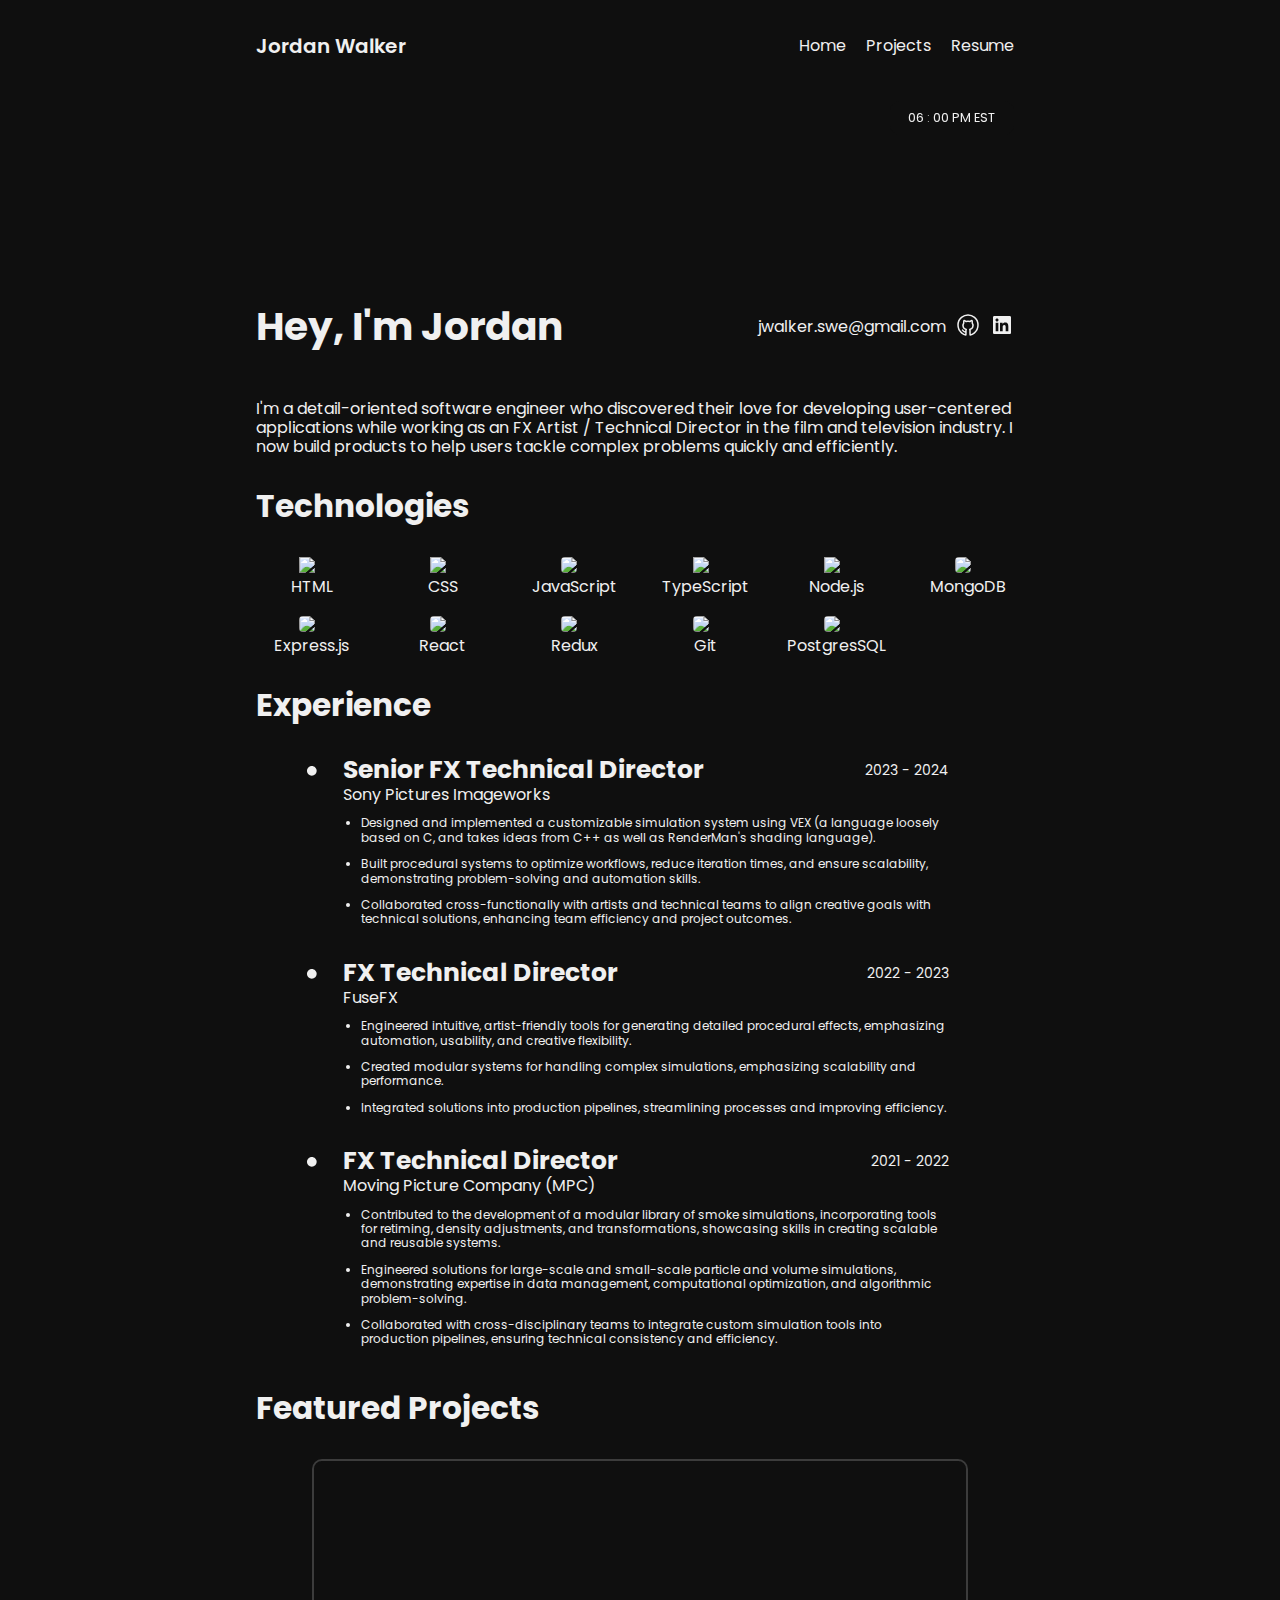
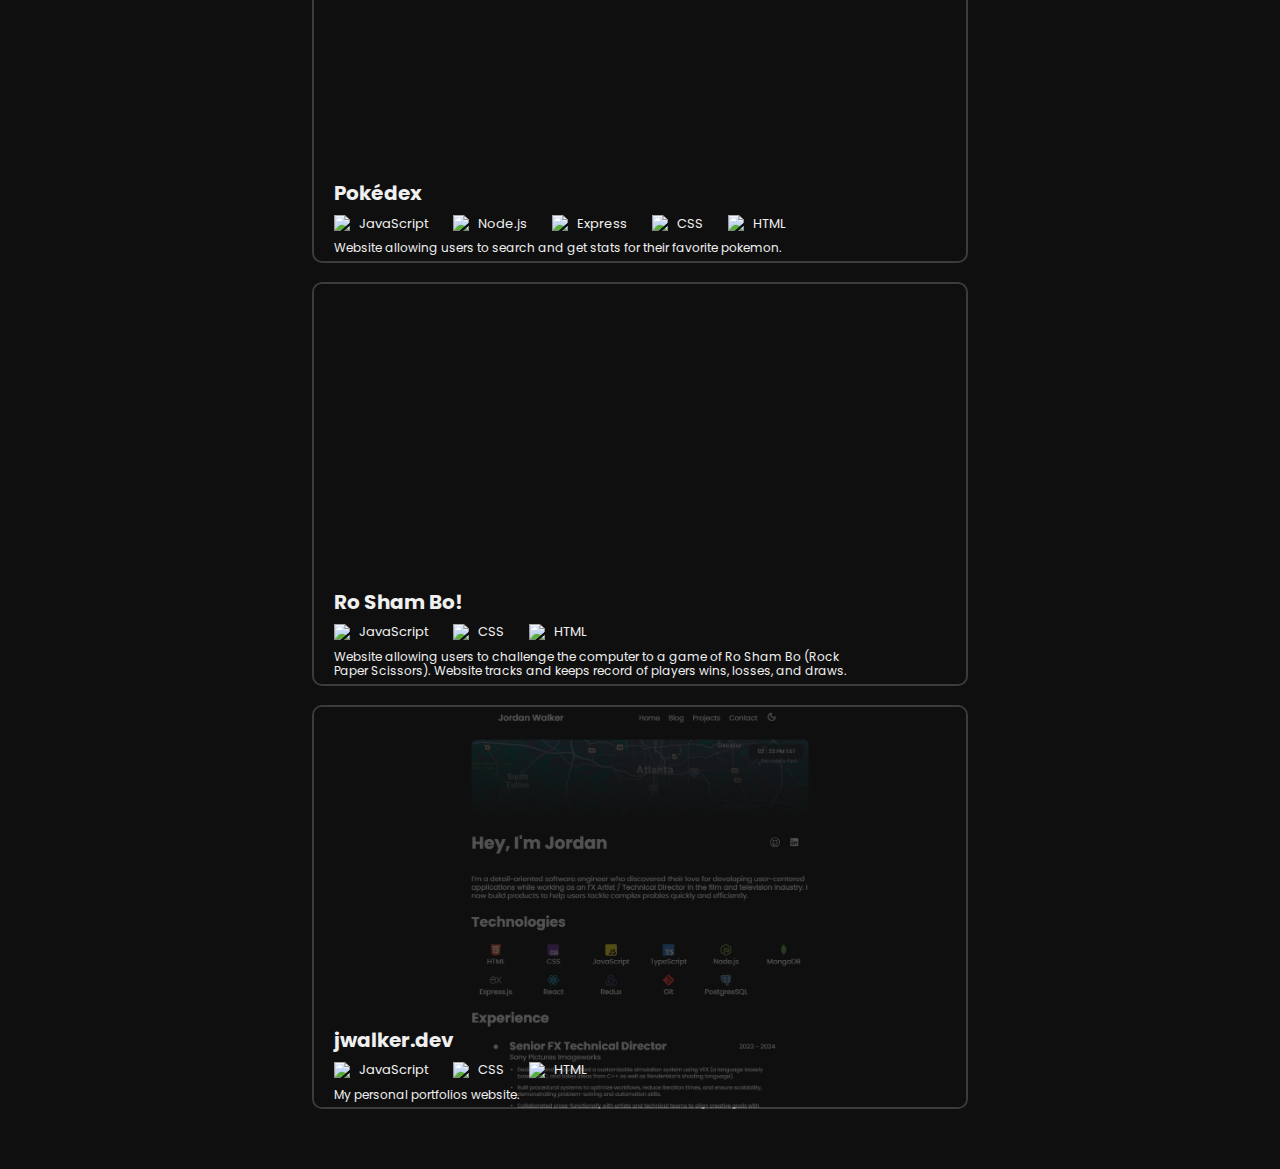
==== commit afbb5d9c: "Added additional technologies to pokedex project" ====
--- a/index.html
+++ b/index.html
@@ -27,11 +27,11 @@
                 <a href="./index.html">
                     <li class="nav-list-item">Home</li>
                 </a>
-                <a href="#">
-                    <li class="nav-list-item">Blog</li>
-                </a>
                 <a href="./src/pages/projects/projects.html">
                     <li class="nav-list-item">Projects</li>
+                </a>
+                <a href="./src/assets/files/jwalker_resume.pdf" download>
+                    <li class="nav-list-item">Resume</li>
                 </a>
             </ul>
         </nav>
@@ -214,6 +214,14 @@
                                     <h6>JavaScript</h6>
                                 </div>
                                 <div class="tech-info">
+                                    <img class="project-icon" src="./src/assets/imgs/home-page/icons/nodejs-icon-002.svg">
+                                    <h6>Node.js</h6>
+                                </div>
+                                <div class="tech-info">
+                                    <img class="project-icon" src="./src/assets/imgs/home-page/icons/expressjs-icon-002.svg">
+                                    <h6>Express</h6>
+                                </div>
+                                <div class="tech-info">
                                     <img class="project-icon" src="./src/assets/imgs/home-page/icons/css-icon-002.svg">
                                     <h6>CSS</h6>
                                 </div>
--- a/src/css/home-page/home-page.css
+++ b/src/css/home-page/home-page.css
@@ -281,6 +281,15 @@
     border-color:rgba(240, 240, 240, 0.8);
 }
 
+.project-link {
+    width: 100%;
+    height: 100%;
+    margin: 0px;
+    display: flex;
+    justify-content: center;
+    align-items: center;
+}
+
 .project-filter {
     width: 100%;
     height: 100%;
@@ -379,6 +388,8 @@
 .last-row {
     width: 100%;
 
+    margin-bottom: 10px;
+
     display: flex;
     justify-content: space-between;
     align-items: center;
@@ -424,7 +435,7 @@
 }
 
 .link-title {
-    font-size: 12px;
+    font-size: 0.9rem;
     font-weight: 400;
     margin: 0px 5px;
 }
@@ -466,6 +477,10 @@
 
     .project-filter {
         background-color: rgba(15, 15, 15, 0.6);
+    }
+
+    .project-filter:hover {
+        background-color: rgba(15, 15, 15, 0.4);
     }
 
     .clock-container {
@@ -485,4 +500,23 @@
         background-repeat: no-repeat;
         overflow: hidden;
     }
+
+    .last-row {
+        display: flex;
+        flex-direction: column;
+        text-align: left;
+        justify-content: flex-start;
+        align-items: flex-start;
+        margin-bottom: 10px;
+    }
+
+    .link-title {
+        margin-left: 0px;
+        font-size: 0.9rem;
+    }
+
+    .project-icon-container {
+        margin: 5px 0px;
+    }
+
 }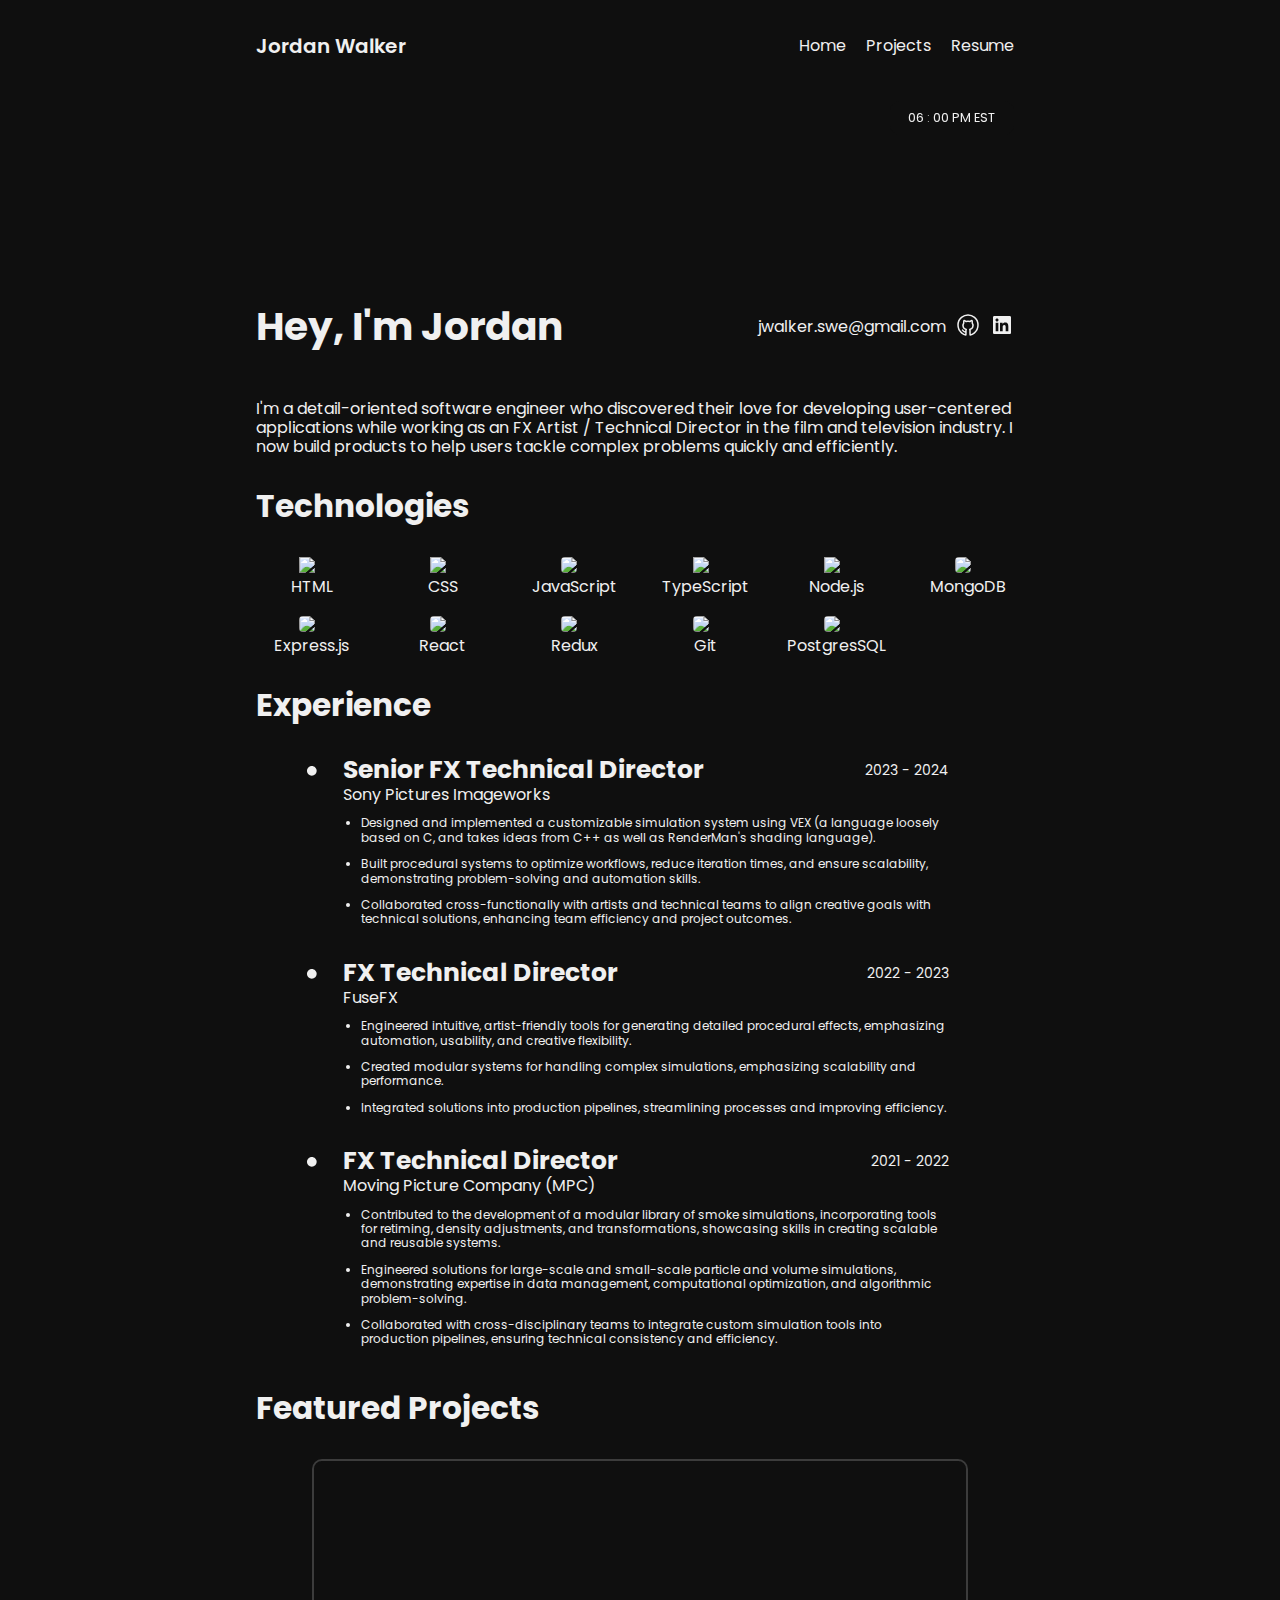
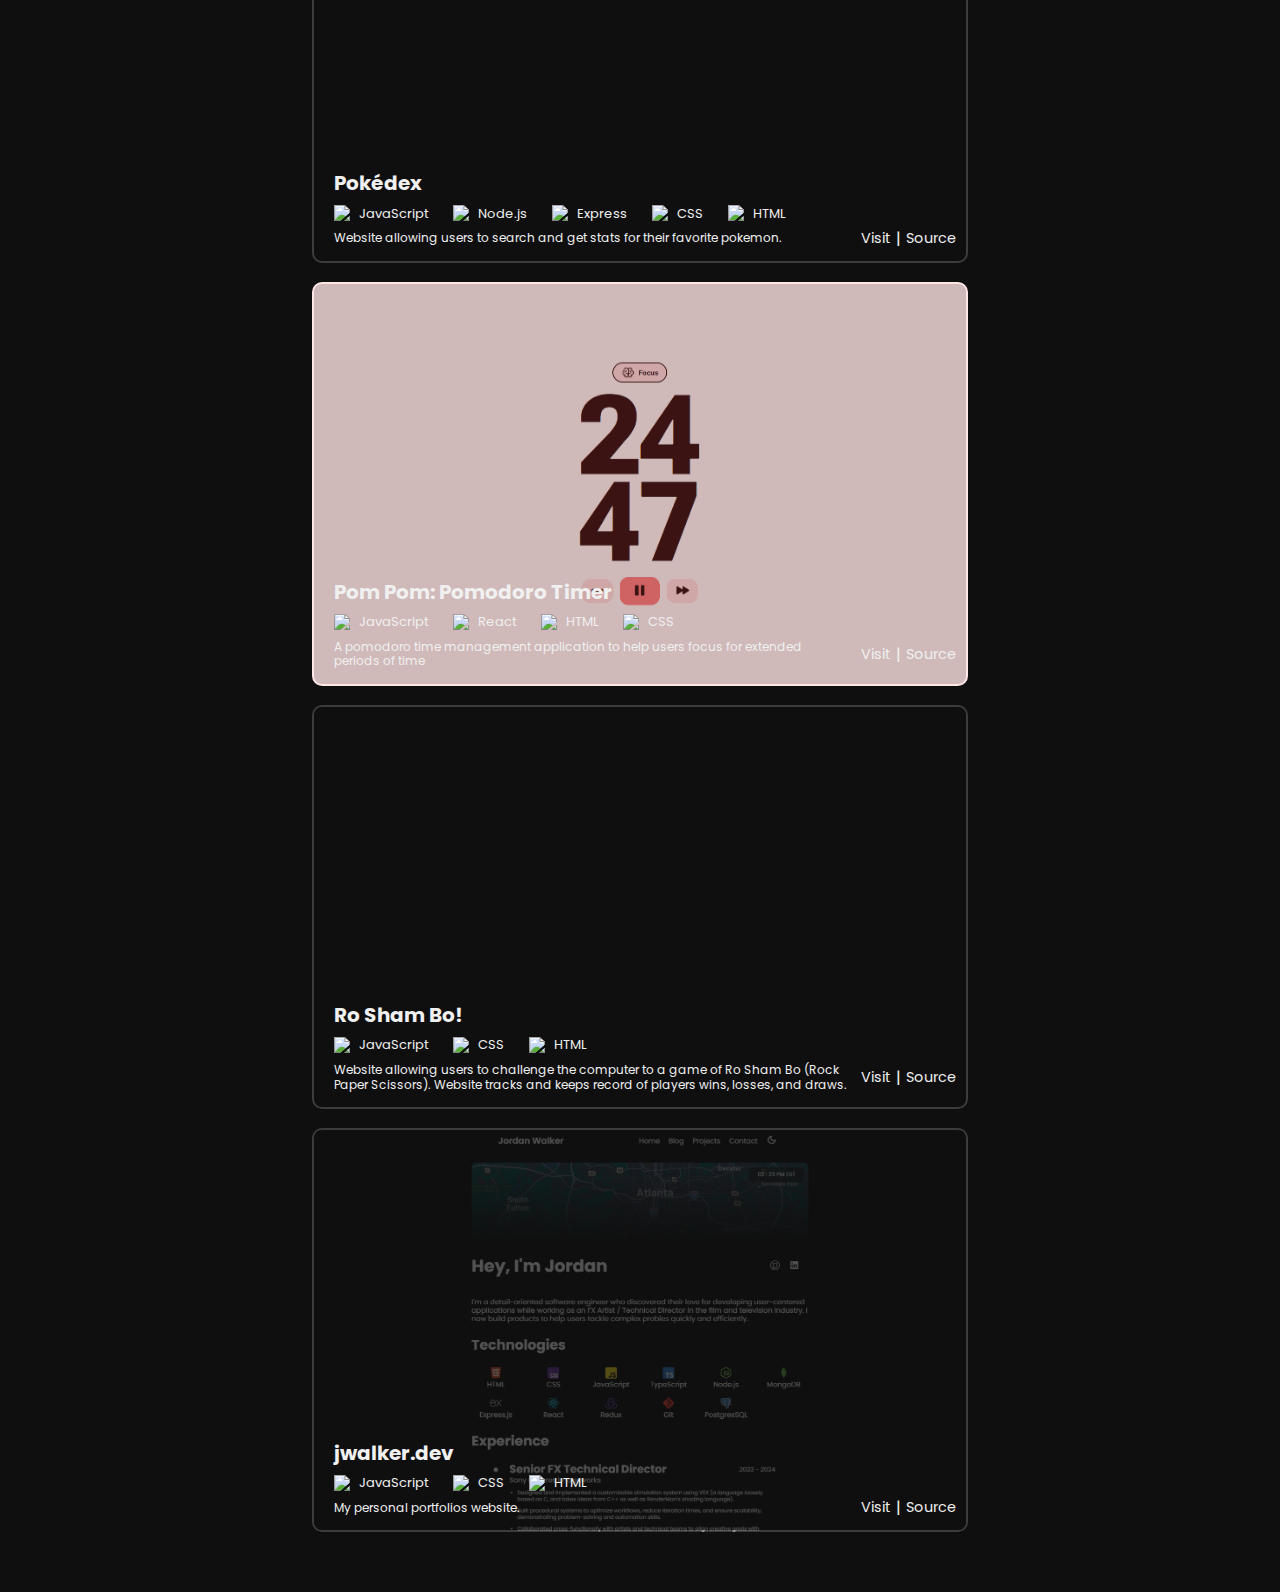
==== commit 940f0c4b: "Pom-Pom project added" ====
--- a/index.html
+++ b/index.html
@@ -27,7 +27,7 @@
                 <a href="./index.html">
                     <li class="nav-list-item">Home</li>
                 </a>
-                <a href="./src/pages/projects/projects.html">
+                <a href="#featured-projects">
                     <li class="nav-list-item">Projects</li>
                 </a>
                 <a href="./src/assets/files/jwalker_resume.pdf" download>
@@ -202,37 +202,96 @@
             </div>
         </section>
         <section class="projects">
-            <h3>Featured Projects</h3>
+            <h3 id="featured-projects">Featured Projects</h3>
             <div class="project-gallery">
                 <section class="project" id="project-001">
                     <div class="project-filter" id="filter-001">
                         <div class="project-info">
                             <h5 class="project-title">Pokédex</h5>
                             <div class="project-technologies">
-                                <div class="tech-info">
-                                    <img class="project-icon" src="./src/assets/imgs/home-page/icons/javascript-icon-002.svg">
-                                    <h6>JavaScript</h6>
-                                </div>
-                                <div class="tech-info">
-                                    <img class="project-icon" src="./src/assets/imgs/home-page/icons/nodejs-icon-002.svg">
-                                    <h6>Node.js</h6>
-                                </div>
-                                <div class="tech-info">
-                                    <img class="project-icon" src="./src/assets/imgs/home-page/icons/expressjs-icon-002.svg">
-                                    <h6>Express</h6>
-                                </div>
-                                <div class="tech-info">
-                                    <img class="project-icon" src="./src/assets/imgs/home-page/icons/css-icon-002.svg">
-                                    <h6>CSS</h6>
-                                </div>
-                                <div class="tech-info">
-                                    <img class="project-icon" src="./src/assets/imgs/home-page/icons/html5-icon-002.svg">
-                                    <h6>HTML</h6>
-                                </div>
-                            </div>
-                            <p class="project-description">
-                                Website allowing users to search and get stats for their favorite pokemon.
-                            </p>
+                                <div class="width-container">
+                                    <div class="tech-info">
+                                        <img class="project-icon" src="./src/assets/imgs/home-page/icons/javascript-icon-002.svg">
+                                        <h6>JavaScript</h6>
+                                    </div>
+                                    <div class="tech-info">
+                                        <img class="project-icon" src="./src/assets/imgs/home-page/icons/nodejs-icon-002.svg">
+                                        <h6>Node.js</h6>
+                                    </div>
+                                    <div class="tech-info">
+                                        <img class="project-icon" src="./src/assets/imgs/home-page/icons/expressjs-icon-002.svg">
+                                        <h6>Express</h6>
+                                    </div>
+                                </div>
+                                <div class="width-container">
+                                    <div class="tech-info">
+                                        <img class="project-icon" src="./src/assets/imgs/home-page/icons/css-icon-002.svg">
+                                        <h6>CSS</h6>
+                                    </div>
+                                    <div class="tech-info">
+                                        <img class="project-icon" src="./src/assets/imgs/home-page/icons/html5-icon-002.svg">
+                                        <h6>HTML</h6>
+                                    </div>
+                                </div>
+                            </div>
+                            <div class="last-row">
+                                <p class="project-description">
+                                    Website allowing users to search and get stats for their favorite pokemon.
+                                </p>
+                                <div class="project-icon-container">
+                                    <a href="https://pokedex-jalq.onrender.com/">
+                                        <h6 class="link-title">Visit</h6>
+                                    </a>
+                                    <span>|</span>
+                                    <a href="https://github.com/jwalker-swe/pokedex">
+                                        <h6 class="link-title source-link">Source</h6>
+                                    </a>
+                                </div>
+                            </div>
+                        </div>
+                    </div>
+                </section>
+                <br>
+                <section class="project" id="project-004">
+                    <div class="project-filter" id="filter-004">
+                        <div class="project-info">
+                            <h5 class="project-title">Pom Pom: Pomodoro Timer</h5>
+                            <div class="project-technologies">
+                                <div class="width-container">
+                                    <div class="tech-info">
+                                        <img class="project-icon" src="./src/assets/imgs/home-page/icons/javascript-icon-002.svg">
+                                        <h6>JavaScript</h6>
+                                    </div>
+                                    <div class="tech-info">
+                                        <img class="project-icon" src="./src/assets/imgs/home-page/icons/reactjs-icon-002.svg">
+                                        <h6>React</h6>
+                                    </div>
+                                    <div class="tech-info">
+                                        <img class="project-icon" src="./src/assets/imgs/home-page/icons/html5-icon-002.svg">
+                                        <h6>HTML</h6>
+                                    </div>
+                                </div>
+                                <div class="width-container">
+                                    <div class="tech-info">
+                                        <img class="project-icon" src="./src/assets/imgs/home-page/icons/css-icon-002.svg">
+                                        <h6>CSS</h6>
+                                    </div>
+                                </div>
+                            </div>
+                            <div class="last-row">
+                                <p class="project-description">
+                                    A pomodoro time management application to help users focus for extended <br> periods of time
+                                </p>
+                                <div class="project-icon-container">
+                                    <a href="https://pom-pom.onrender.com">
+                                         <h6 class="link-title">Visit</h6>
+                                    </a>
+                                    <span>|</span>
+                                    <a href="https://github.com/jwalker-swe/pom-pom">
+                                        <h6 class="link-title source-link">Source</h6>
+                                    </a>
+                                </div>
+                            </div>
                         </div>
                     </div>
                 </section>
@@ -242,22 +301,35 @@
                         <div class="project-info">
                             <h5 class="project-title">Ro Sham Bo!</h5>
                             <div class="project-technologies">
-                                <div class="tech-info">
-                                    <img class="project-icon" src="./src/assets/imgs/home-page/icons/javascript-icon-002.svg">
-                                    <h6>JavaScript</h6>
-                                </div>
-                                <div class="tech-info">
-                                    <img class="project-icon" src="./src/assets/imgs/home-page/icons/css-icon-002.svg">
-                                    <h6>CSS</h6>
-                                </div>
-                                <div class="tech-info">
-                                    <img class="project-icon" src="./src/assets/imgs/home-page/icons/html5-icon-002.svg">
-                                    <h6>HTML</h6>
-                                </div>
-                            </div>
-                            <p class="project-description">
-                                Website allowing users to challenge the computer to a game of Ro Sham Bo (Rock Paper Scissors). Website tracks and keeps record of players wins, losses, and draws.
-                            </p>
+                                <div class="width-container">
+                                    <div class="tech-info">
+                                        <img class="project-icon" src="./src/assets/imgs/home-page/icons/javascript-icon-002.svg">
+                                        <h6>JavaScript</h6>
+                                    </div>
+                                    <div class="tech-info">
+                                        <img class="project-icon" src="./src/assets/imgs/home-page/icons/css-icon-002.svg">
+                                        <h6>CSS</h6>
+                                    </div>
+                                    <div class="tech-info">
+                                        <img class="project-icon" src="./src/assets/imgs/home-page/icons/html5-icon-002.svg">
+                                        <h6>HTML</h6>
+                                    </div>
+                                </div>
+                            </div>
+                            <div class="last-row">
+                                <p class="project-description">
+                                    Website allowing users to challenge the computer to a game of Ro Sham Bo (Rock Paper Scissors). Website tracks and keeps record of players wins, losses, and draws.
+                                </p>
+                                <div class="project-icon-container">
+                                    <a href="https://jwalker-swe.github.io/ro-sham-bo/">
+                                        <h6 class="link-title">Visit</h6>
+                                    </a>
+                                    <span>|</span>
+                                    <a href="https://github.com/jwalker-swe/ro-sham-bo">
+                                        <h6 class="link-title source-link">Source</h6>
+                                    </a>
+                                </div>
+                            </div>
                         </div>
                     </div>
                 </section>
@@ -267,22 +339,35 @@
                         <div class="project-info">
                             <h5 class="project-title">jwalker.dev</h5>
                             <div class="project-technologies">
-                                <div class="tech-info">
-                                    <img class="project-icon" src="./src/assets/imgs/home-page/icons/javascript-icon-002.svg">
-                                    <h6>JavaScript</h6>
-                                </div>
-                                <div class="tech-info">
-                                    <img class="project-icon" src="./src/assets/imgs/home-page/icons/css-icon-002.svg">
-                                    <h6>CSS</h6>
-                                </div>
-                                <div class="tech-info">
-                                    <img class="project-icon" src="./src/assets/imgs/home-page/icons/html5-icon-002.svg">
-                                    <h6>HTML</h6>
-                                </div>
-                            </div>
-                            <p class="project-description">
-                                My personal portfolios website.
-                            </p>
+                                <div class="width-container">
+                                    <div class="tech-info">
+                                        <img class="project-icon" src="./src/assets/imgs/home-page/icons/javascript-icon-002.svg">
+                                        <h6>JavaScript</h6>
+                                    </div>
+                                    <div class="tech-info">
+                                        <img class="project-icon" src="./src/assets/imgs/home-page/icons/css-icon-002.svg">
+                                        <h6>CSS</h6>
+                                    </div>
+                                    <div class="tech-info">
+                                        <img class="project-icon" src="./src/assets/imgs/home-page/icons/html5-icon-002.svg">
+                                        <h6>HTML</h6>
+                                    </div>
+                                </div>
+                            </div>
+                            <div class="last-row">
+                                <p class="project-description">
+                                    My personal portfolios website.
+                                </p>
+                                <div class="project-icon-container">
+                                    <a href="https://jwalker-swe.github.io/jwalker/">
+                                        <h6 class="link-title">Visit</h6>
+                                    </a>
+                                    <span>|</span>
+                                    <a href="https://github.com/jwalker-swe/jwalker">
+                                        <h6 class="link-title source-link">Source</h6>
+                                    </a>
+                                </div>
+                            </div>
                         </div>
                     </div>
                 </section>
--- a/src/css/home-page/home-page.css
+++ b/src/css/home-page/home-page.css
@@ -312,6 +312,10 @@
     background-color: rgba(15, 15, 15, 0.5);
 }
 
+#filter-004:hover {
+    background-color: rgba(15, 15, 15, 0.1);
+}
+
 .project-info {
     width: 100%;
     height: 100%;
@@ -413,6 +417,12 @@
     overflow: hidden;
 }
 
+#project-004 {
+    background-image: url("./../../assets/imgs/home-page/projects/pom-pom-001.png");
+    background-repeat: no-repeat;
+    overflow: hidden;
+}
+
 .project-icon-container {
     width: 20%;
 
@@ -448,6 +458,10 @@
 
 .link-title:hover {
     opacity: 0.5;
+}
+
+.width-container {
+    display: flex;
 }
 
 @media only screen and (max-width: 768px) {
@@ -515,8 +529,24 @@
         font-size: 0.9rem;
     }
 
+    .source-link {
+        margin-left: 5px;
+    }
+
     .project-icon-container {
         margin: 5px 0px;
     }
 
+    .project-technologies {
+        width: 90%;
+        font-size: 10px;
+        flex-direction: column;
+        align-items: flex-start;
+        justify-content: center;
+    }
+
+    .width-container {
+        margin: 4px 0;
+    }
+
 }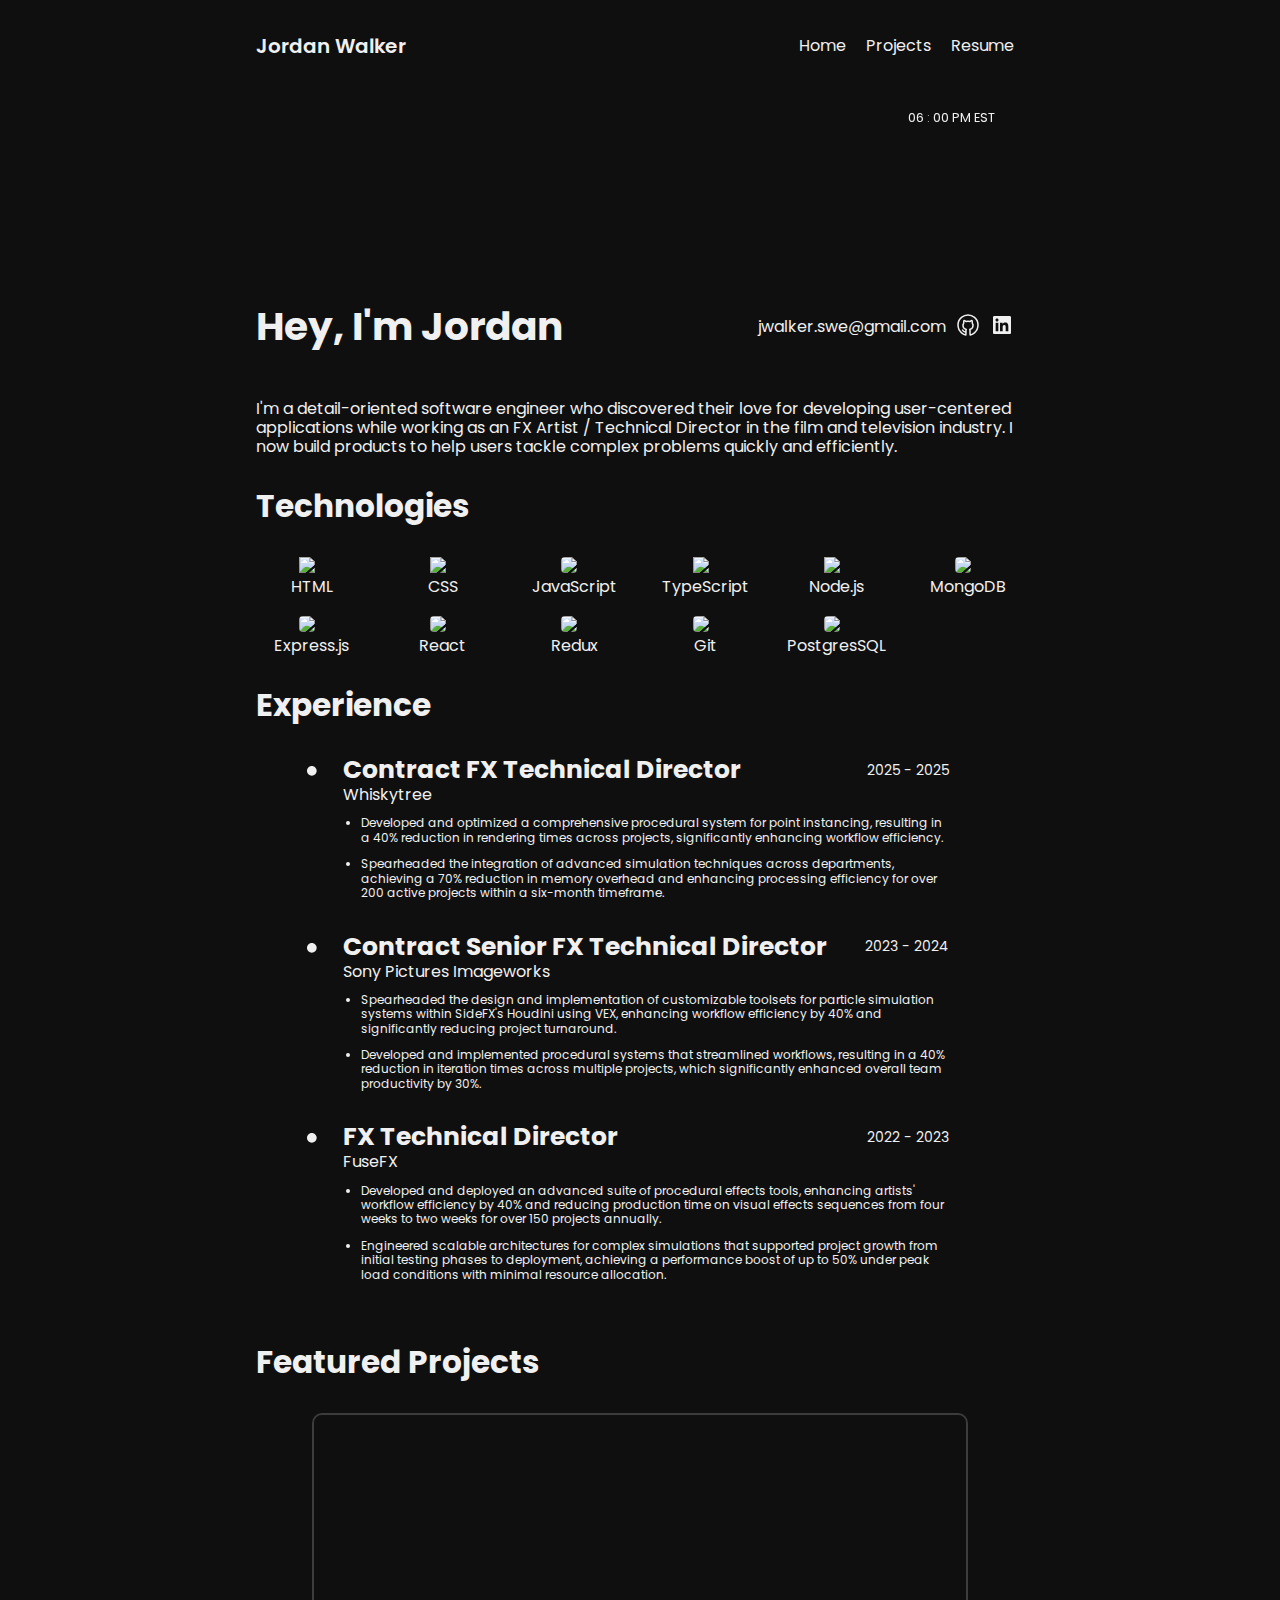
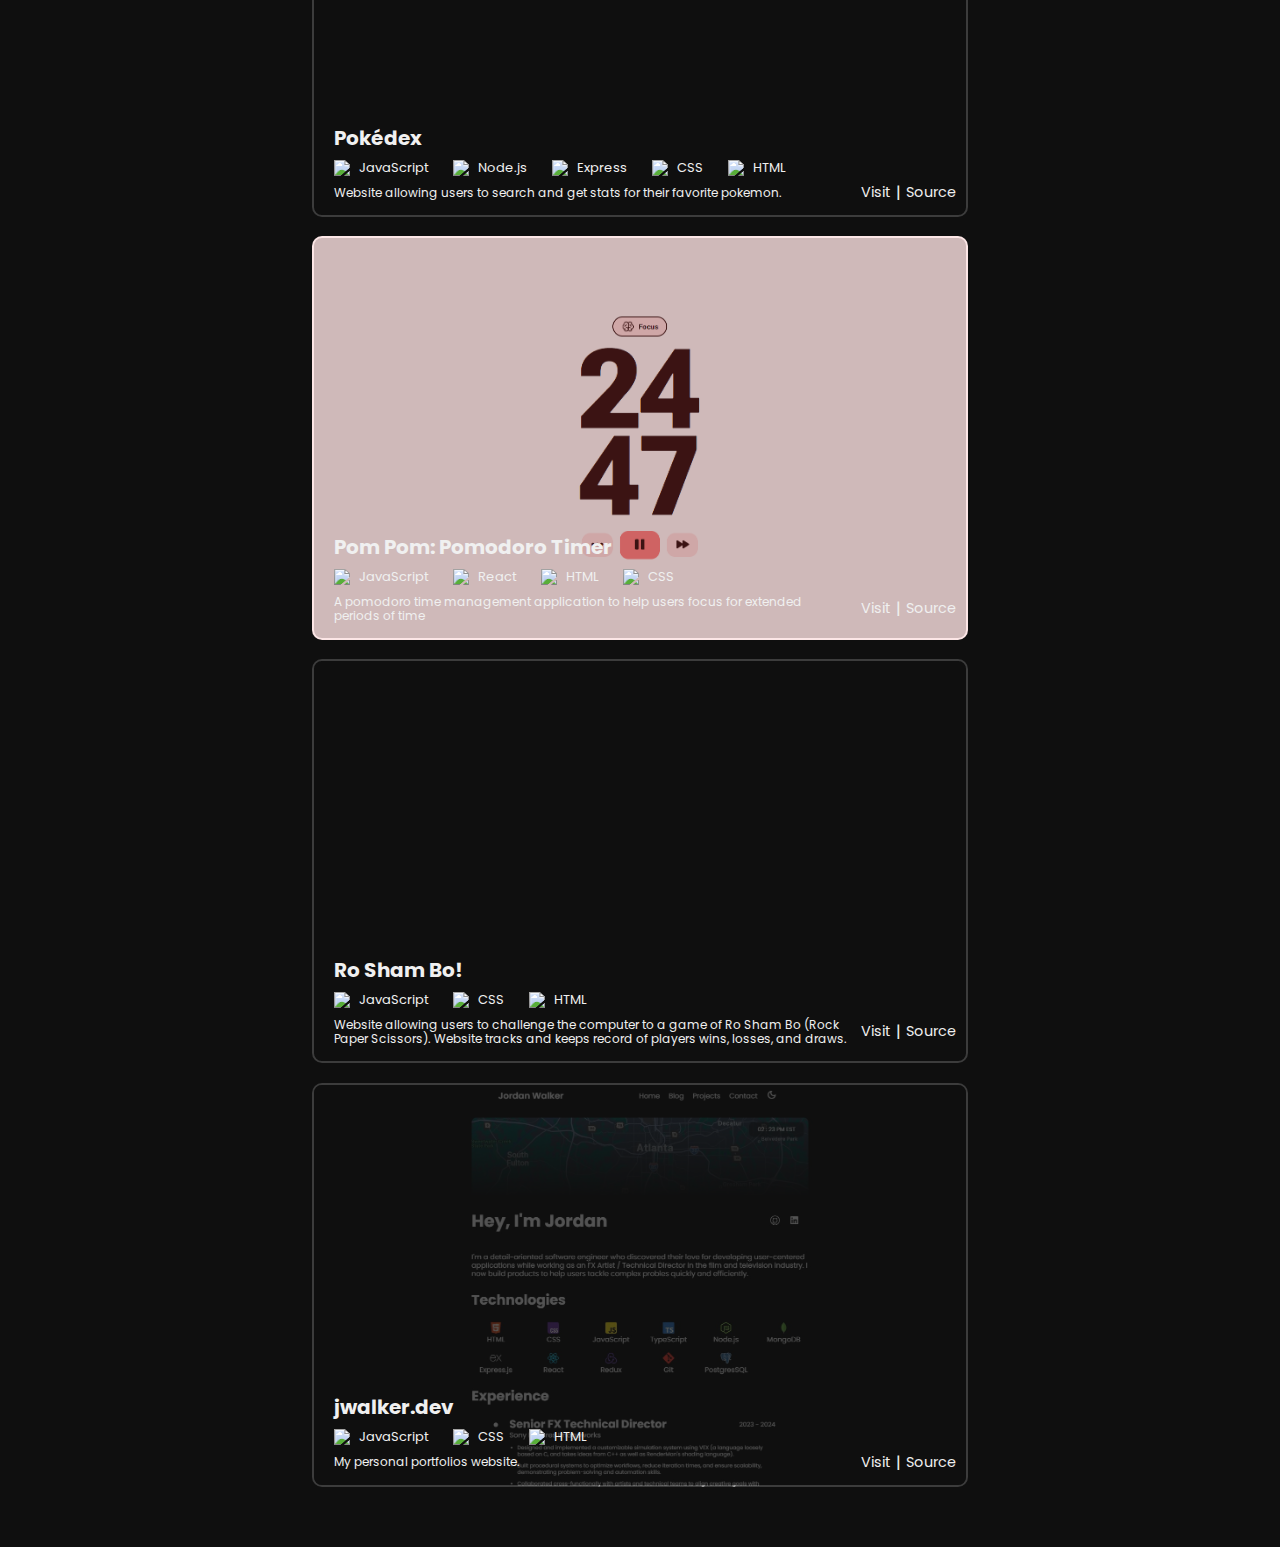
==== commit 4f6a2b71: "Updated experience section" ====
--- a/index.html
+++ b/index.html
@@ -30,7 +30,7 @@
                 <a href="#featured-projects">
                     <li class="nav-list-item">Projects</li>
                 </a>
-                <a href="./src/assets/files/jwalker_resume.pdf" download>
+                <a href="./src/assets/files/jwalker_resume.pdf" target="_blank">
                     <li class="nav-list-item">Resume</li>
                 </a>
             </ul>
@@ -53,7 +53,7 @@
                 <h2 class="greeting">Hey, I'm Jordan</h2>
                 <div class="intro-icons">
                     <span class="email">jwalker.swe@gmail.com</span>
-                    <a href="https://github.com/PRISM-EXE">
+                    <a href="https://github.com/jwalker-swe">
                         <div class="icon-container" id="github-icon-container">
                             <svg id="github-icon" xmlns="http://www.w3.org/2000/svg" viewBox="0 0 24 24" width="24" height="24" color="#f0f0f0" fill="none">
                                 <path d="M6.51734 17.1132C6.91177 17.6905 8.10883 18.9228 9.74168 19.2333M9.86428 22C8.83582 21.8306 2 19.6057 2 12.0926C2 5.06329 8.0019 2 12.0008 2C15.9996 2 22 5.06329 22 12.0926C22 19.6057 15.1642 21.8306 14.1357 22C14.1357 22 13.9267 18.5826 14.0487 17.9969C14.1706 17.4113 13.7552 16.4688 13.7552 16.4688C14.7262 16.1055 16.2043 15.5847 16.7001 14.1874C17.0848 13.1032 17.3268 11.5288 16.2508 10.0489C16.2508 10.0489 16.5318 7.65809 15.9996 7.56548C15.4675 7.47287 13.8998 8.51192 13.8998 8.51192C13.4432 8.38248 12.4243 8.13476 12.0018 8.17939C11.5792 8.13476 10.5568 8.38248 10.1002 8.51192C10.1002 8.51192 8.53249 7.47287 8.00036 7.56548C7.46823 7.65809 7.74917 10.0489 7.74917 10.0489C6.67316 11.5288 6.91516 13.1032 7.2999 14.1874C7.79575 15.5847 9.27384 16.1055 10.2448 16.4688C10.2448 16.4688 9.82944 17.4113 9.95135 17.9969C10.0733 18.5826 9.86428 22 9.86428 22Z" stroke="currentColor" stroke-width="1.5" stroke-linecap="round" stroke-linejoin="round" />
@@ -149,15 +149,32 @@
                     </div>
                     <div class="position-info">
                         <div class="title-container">
-                            <h4 class="job-title">Senior FX Technical Director</h4>
+                            <h4 class="job-title">Contract FX Technical Director</h4>
+                            <span class="date">2025 - 2025</span>
+                        </div>
+                        <span class="company">Whiskytree</span>
+                        <br>
+                        <ul class="description-list">
+                            <li><p>Developed and optimized a comprehensive procedural system for point instancing, resulting in a 40% reduction in rendering times across projects, significantly enhancing workflow efficiency.</p></li>
+                            <li><p>Spearheaded the integration of advanced simulation techniques across departments, achieving a 70% reduction in memory overhead and enhancing processing efficiency for over 200 active projects within a six-month timeframe.</p></li>
+                        </ul>
+                    </div>
+                </div>
+                <br>
+                <div class="position">
+                    <div class="bullet-point">
+                        <svg xmlns="http://www.w3.org/2000/svg" viewBox="0 0 24 24" fill="rgba(240,240,240,1)"><path d="M12 22C17.5228 22 22 17.5228 22 12C22 6.47715 17.5228 2 12 2C6.47715 2 2 6.47715 2 12C2 17.5228 6.47715 22 12 22Z"></path></svg>
+                    </div>
+                    <div class="position-info">
+                        <div class="title-container">
+                            <h4 class="job-title">Contract Senior FX Technical Director</h4>
                             <span class="date">2023 - 2024</span>
                         </div>
                         <span class="company">Sony Pictures Imageworks</span>
                         <br>
                         <ul class="description-list">
-                            <li><p>Designed and implemented a customizable simulation system using VEX (a language loosely based on C, and takes ideas from C++ as well as RenderMan's shading language).</p></li>
-                            <li><p>Built procedural systems to optimize workflows, reduce iteration times, and ensure scalability, demonstrating problem-solving and automation skills.</p></li>
-                            <li><p>Collaborated cross-functionally with artists and technical teams to align creative goals with technical solutions, enhancing team efficiency and project outcomes.</p></li>
+                            <li><p>Spearheaded the design and implementation of customizable toolsets for particle simulation systems within SideFX's Houdini using VEX, enhancing workflow efficiency by 40% and significantly reducing project turnaround.</p></li>
+                            <li><p>Developed and implemented procedural systems that streamlined workflows, resulting in a 40% reduction in iteration times across multiple projects, which significantly enhanced overall team productivity by 30%.</p></li>
                         </ul>
                     </div>
                 </div>
@@ -174,30 +191,12 @@
                         <span class="company">FuseFX</span>
                         <br>
                         <ul class="description-list">
-                            <li><p>Engineered intuitive, artist-friendly tools for generating detailed procedural effects, emphasizing automation, usability, and creative flexibility.</p></li>
-                            <li><p>Created modular systems for handling complex simulations, emphasizing scalability and performance.</p></li>
-                            <li><p>Integrated solutions into production pipelines, streamlining processes and improving efficiency.</p></li>
+                            <li><p>Developed and deployed an advanced suite of procedural effects tools, enhancing artists' workflow efficiency by 40% and reducing production time on visual effects sequences from four weeks to two weeks for over 150 projects annually.</p></li>
+                            <li><p>Engineered scalable architectures for complex simulations that supported project growth from initial testing phases to deployment, achieving a performance boost of up to 50% under peak load conditions with minimal resource allocation.</p></li>
                         </ul>
                     </div>
                 </div>
                 <br>
-                <div class="position">
-                    <div class="bullet-point">
-                        <svg xmlns="http://www.w3.org/2000/svg" viewBox="0 0 24 24" fill="rgba(240,240,240,1)"><path d="M12 22C17.5228 22 22 17.5228 22 12C22 6.47715 17.5228 2 12 2C6.47715 2 2 6.47715 2 12C2 17.5228 6.47715 22 12 22Z"></path></svg>
-                    </div>
-                    <div class="position-info">
-                        <div class="title-container">
-                            <h4 class="job-title">FX Technical Director</h4>
-                            <span class="date">2021 - 2022</span>
-                        </div>
-                        <span class="company">Moving Picture Company (MPC)</span>
-                        <br>
-                        <ul class="description-list">
-                            <li><p>Contributed to the development of a modular library of smoke simulations, incorporating tools for retiming, density adjustments, and transformations, showcasing skills in creating scalable and reusable systems.</p></li>
-                            <li><p>Engineered solutions for large-scale and small-scale particle and volume simulations, demonstrating expertise in data management, computational optimization, and algorithmic problem-solving.</p></li>
-                            <li><p>Collaborated with cross-disciplinary teams to integrate custom simulation tools into production pipelines, ensuring technical consistency and efficiency.</p></li>
-                        </ul>
-                    </div>
                 </div>
             </div>
         </section>
